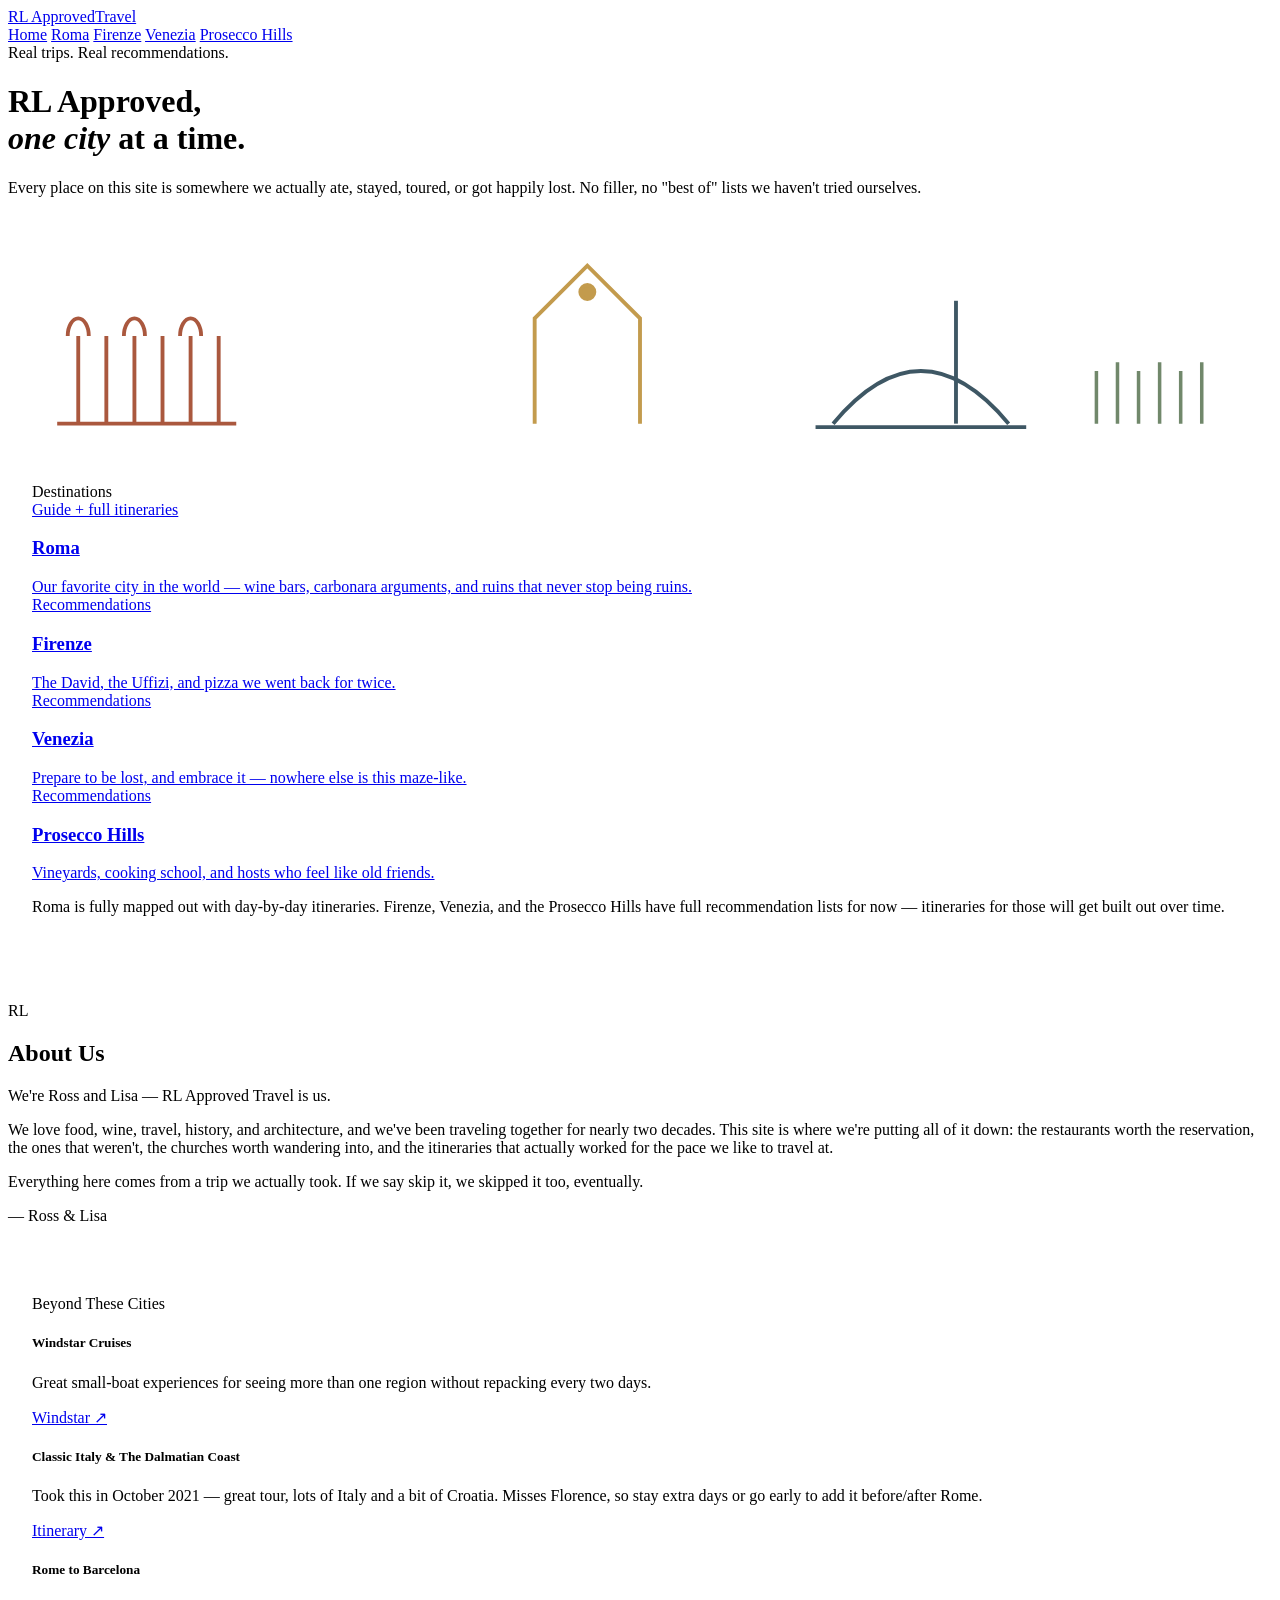
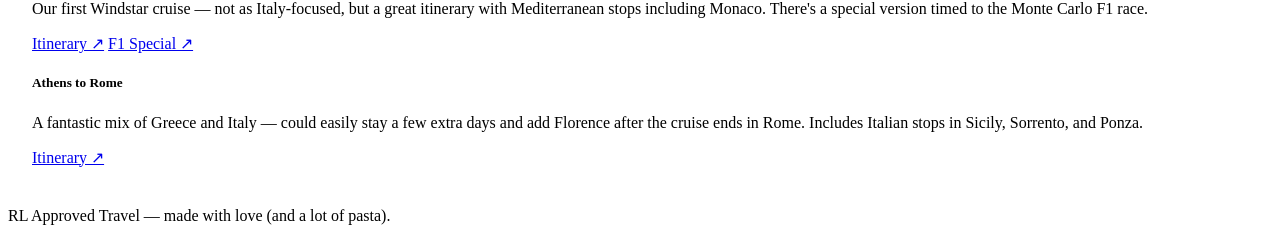
==== index.html @ 0d41b870 "Add files via upload" ====
<!DOCTYPE html>
<html lang="en">
<head>
<meta charset="UTF-8">
<meta name="viewport" content="width=device-width, initial-scale=1.0">
<title>RL Approved Travel</title>
<meta name="description" content="Real recommendations from real trips — Ross &amp; Lisa's guide to Italy.">
<link rel="preconnect" href="https://fonts.googleapis.com">
<link rel="preconnect" href="https://fonts.gstatic.com" crossorigin>
<link href="https://fonts.googleapis.com/css2?family=Fraunces:ital,opsz,wght@0,9..144,400;0,9..144,500;0,9..144,600;0,9..144,700;1,9..144,500&family=Inter:wght@400;500;600;700&family=JetBrains+Mono:wght@400;500&display=swap" rel="stylesheet">
<link rel="stylesheet" href="assets/style.css">
</head>
<body>

<nav class="nav">
  <div class="nav-inner">
    <a class="nav-brand" href="index.html"><span class="rl">RL Approved</span><span class="rest">Travel</span></a>
    <div class="nav-links">
      <a href="index.html" class="current">Home</a>
      <a href="roma.html">Roma</a>
      <a href="firenze.html">Firenze</a>
      <a href="venezia.html">Venezia</a>
      <a href="prosecco.html">Prosecco Hills</a>
    </div>
  </div>
</nav>

<header class="hero">
  <div class="hero-eyebrow">Real trips. Real recommendations.</div>
  <h1>RL Approved,<br><em>one city</em> at a time.</h1>
  <p>Every place on this site is somewhere we actually ate, stayed, toured, or got happily lost. No filler, no "best of" lists we haven't tried ourselves.</p>
  <div class="hero-map">
    <svg class="skyline" viewBox="0 0 720 140" fill="none" xmlns="http://www.w3.org/2000/svg">
      <g stroke="#9C3B1D" stroke-width="2.2" opacity="0.85">
        <path d="M40 120 V70 M56 120 V70 M72 120 V70 M88 120 V70 M104 120 V70 M120 120 V70"/>
        <path d="M34 70 a6 10 0 0 1 12 0 M66 70 a6 10 0 0 1 12 0 M98 70 a6 10 0 0 1 12 0"/>
        <path d="M28 120 H130"/>
      </g>
      <g stroke="#B98A2E" stroke-width="2.2" opacity="0.85">
        <path d="M300 120 V60 L330 30 L360 60 V120"/>
        <circle cx="330" cy="45" r="4" fill="#B98A2E"/>
      </g>
      <g stroke="#1D3A4A" stroke-width="2.2" opacity="0.85">
        <path d="M470 120 Q520 60 570 120"/>
        <path d="M460 122 H580"/>
        <path d="M540 120 V50"/>
      </g>
      <g stroke="#4E6B47" stroke-width="2" opacity="0.8">
        <path d="M620 120 V90 M632 120 V85 M644 120 V90 M656 120 V85 M668 120 V90 M680 120 V85"/>
      </g>
    </svg>
  </div>
</header>

<section class="wrap" style="padding:20px 24px 70px;">
  <div class="section-label">Destinations</div>
  <div class="dest-grid">
    <a class="dest-card roma" href="roma.html">
      <div class="tag">Guide + full itineraries</div>
      <h3>Roma</h3>
      <div class="note">Our favorite city in the world — wine bars, carbonara arguments, and ruins that never stop being ruins.</div>
    </a>
    <a class="dest-card firenze" href="firenze.html">
      <div class="tag">Recommendations</div>
      <h3>Firenze</h3>
      <div class="note">The David, the Uffizi, and pizza we went back for twice.</div>
    </a>
    <a class="dest-card venezia" href="venezia.html">
      <div class="tag">Recommendations</div>
      <h3>Venezia</h3>
      <div class="note">Prepare to be lost, and embrace it — nowhere else is this maze-like.</div>
    </a>
    <a class="dest-card prosecco" href="prosecco.html">
      <div class="tag">Recommendations</div>
      <h3>Prosecco Hills</h3>
      <div class="note">Vineyards, cooking school, and hosts who feel like old friends.</div>
    </a>
  </div>
  <p class="aside-note">Roma is fully mapped out with day-by-day itineraries. Firenze, Venezia, and the Prosecco Hills have full recommendation lists for now — itineraries for those will get built out over time.</p>
</section>

<section class="about">
  <div class="wrap about-grid">
    <div class="about-mark"><span class="initials">RL</span></div>
    <div>
      <h2>About Us</h2>
      <p>We're Ross and Lisa — RL Approved Travel is us.</p>
      <p>We love food, wine, travel, history, and architecture, and we've been traveling together for nearly two decades. This site is where we're putting all of it down: the restaurants worth the reservation, the ones that weren't, the churches worth wandering into, and the itineraries that actually worked for the pace we like to travel at.</p>
      <p>Everything here comes from a trip we actually took. If we say skip it, we skipped it too, eventually.</p>
      <div class="signoff">— Ross &amp; Lisa</div>
    </div>
  </div>
</section>

<section class="wrap" style="padding:70px 24px 40px;">
  <div class="section-label">Beyond These Cities</div>
  <div class="highlight-list">
    <div class="highlight-row">
      <h5>Windstar Cruises</h5>
      <p class="note">Great small-boat experiences for seeing more than one region without repacking every two days.</p>
      <div class="hlinks"><a href="https://www.windstarcruises.com/destinations/italy/" target="_blank" rel="noopener">Windstar ↗</a></div>
    </div>
    <div class="highlight-row">
      <h5>Classic Italy &amp; The Dalmatian Coast</h5>
      <p class="note">Took this in October 2021 — great tour, lots of Italy and a bit of Croatia. Misses Florence, so stay extra days or go early to add it before/after Rome.</p>
      <div class="hlinks"><a href="https://www.windstarcruises.com/cruise/overview/italy/venice-to-rome/classic-italy-dalmatian-coast/?pkgid=300854" target="_blank" rel="noopener">Itinerary ↗</a></div>
    </div>
    <div class="highlight-row">
      <h5>Rome to Barcelona</h5>
      <p class="note">Our first Windstar cruise — not as Italy-focused, but a great itinerary with Mediterranean stops including Monaco. There's a special version timed to the Monte Carlo F1 race.</p>
      <div class="hlinks">
        <a href="https://www.windstarcruises.com/cruise/overview/mediterranean/rome-to-barcelona/yachtsmans-harbors-of-the-rivieras/?pkgid=300858" target="_blank" rel="noopener">Itinerary ↗</a>
        <a href="https://www.windstarcruises.com/cruise/overview/themed/barcelona-to-rome/rome-prix-du-monde-of-monaco/?pkgid=331026" target="_blank" rel="noopener">F1 Special ↗</a>
      </div>
    </div>
    <div class="highlight-row">
      <h5>Athens to Rome</h5>
      <p class="note">A fantastic mix of Greece and Italy — could easily stay a few extra days and add Florence after the cruise ends in Rome. Includes Italian stops in Sicily, Sorrento, and Ponza.</p>
      <div class="hlinks"><a href="https://www.windstarcruises.com/cruise/overview/mediterranean/athens-greece-to-rome/enchanting-greece-the-amalfi-coast/?pkgid=318837" target="_blank" rel="noopener">Itinerary ↗</a></div>
    </div>
  </div>
</section>

<footer>RL Approved Travel — made with love (and a lot of pasta).</footer>
</body>
</html>
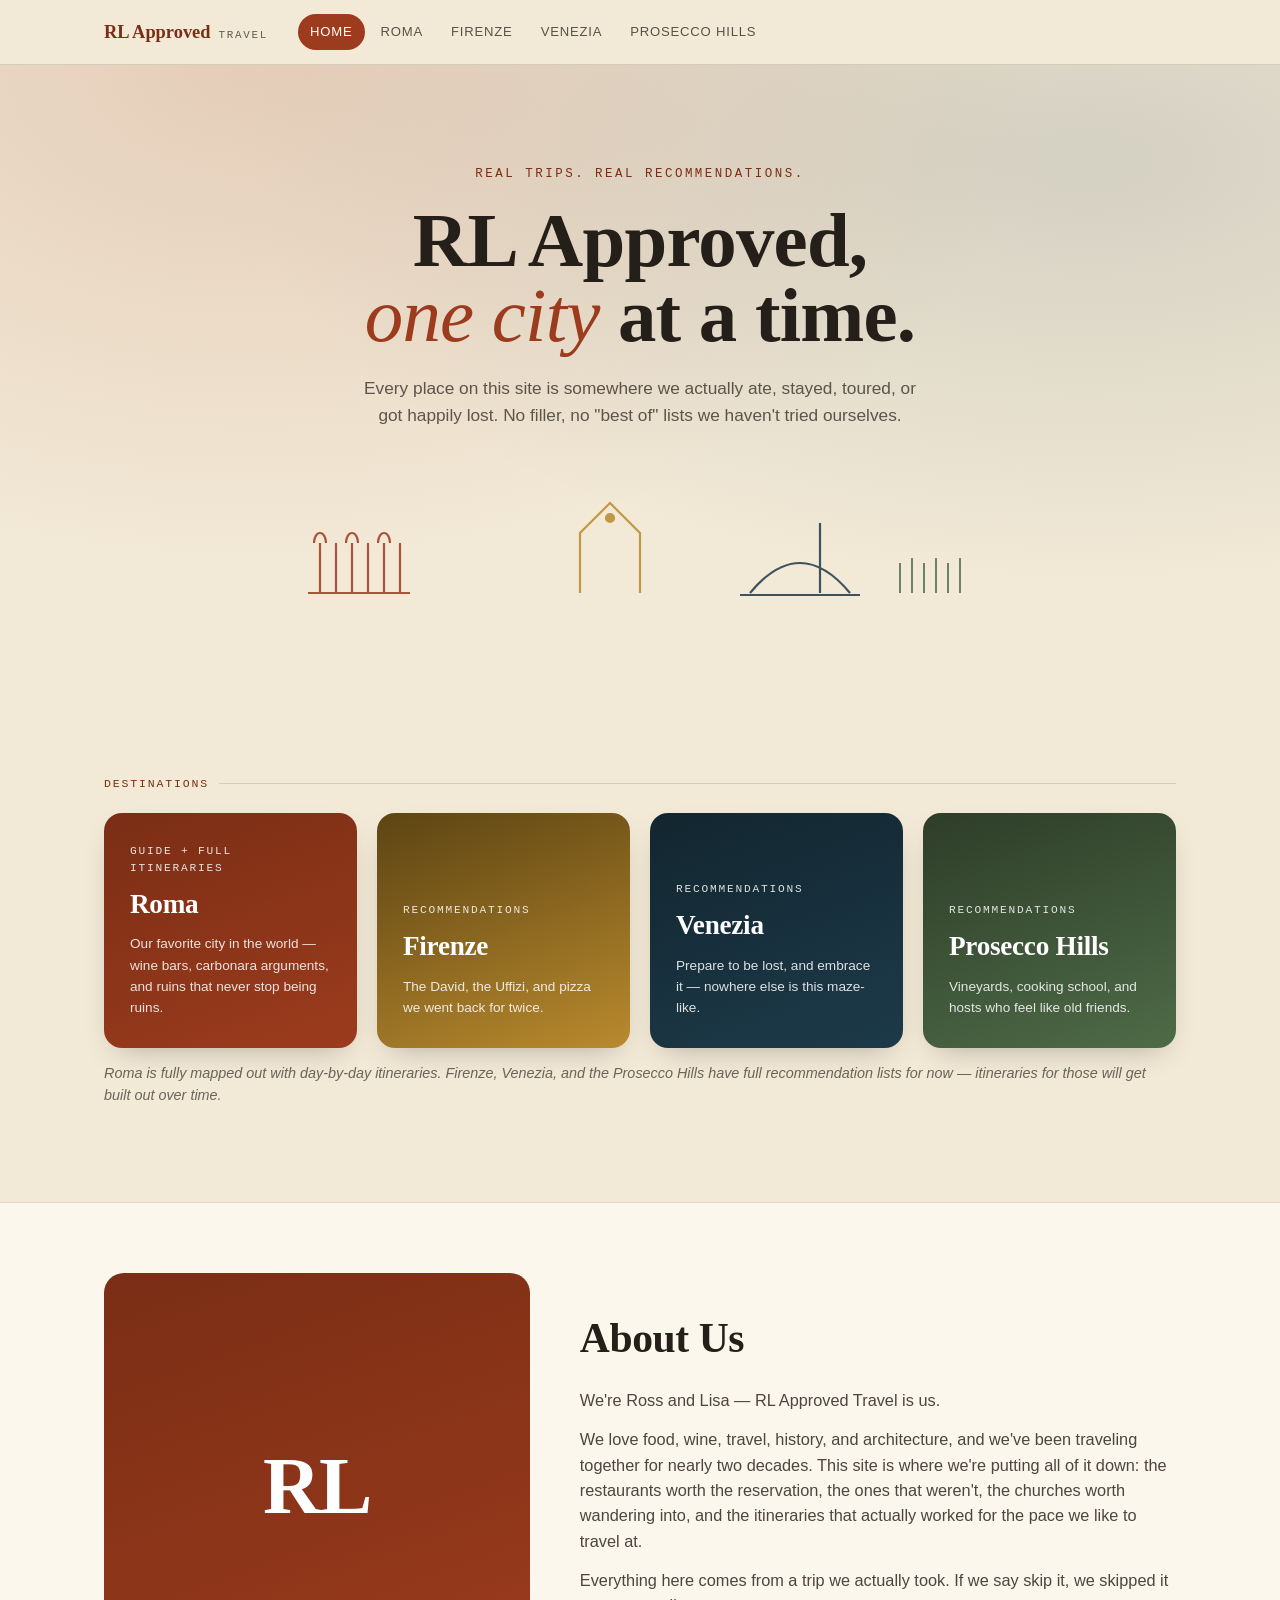
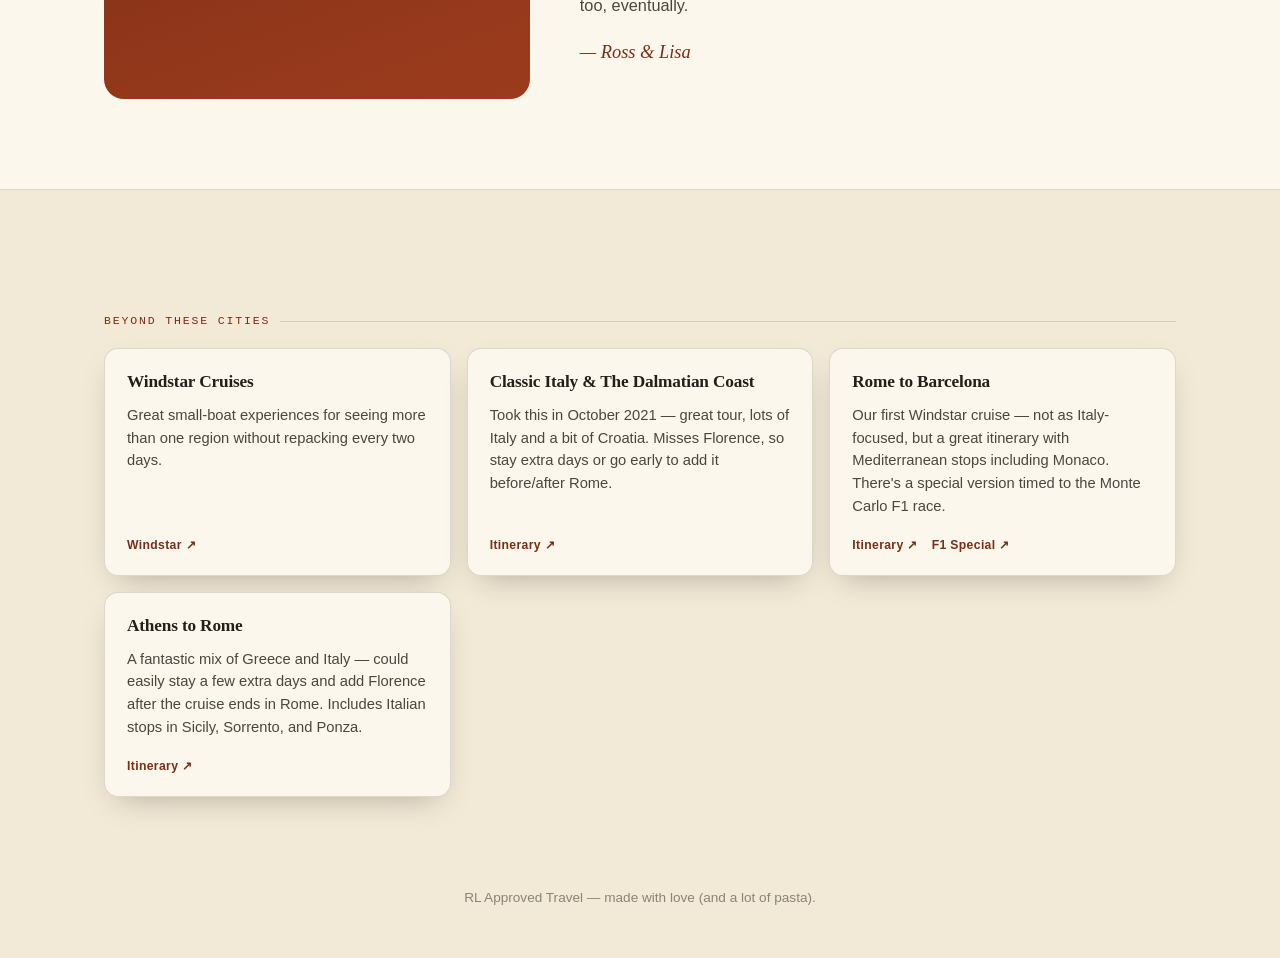
==== commit 661be3ea: "Convert lists to cards, add collapsible accordion sections, add Firenze wine section - All recommend" ====
--- a/index.html
+++ b/index.html
@@ -94,29 +94,29 @@
 
 <section class="wrap" style="padding:70px 24px 40px;">
   <div class="section-label">Beyond These Cities</div>
-  <div class="highlight-list">
-    <div class="highlight-row">
-      <h5>Windstar Cruises</h5>
-      <p class="note">Great small-boat experiences for seeing more than one region without repacking every two days.</p>
-      <div class="hlinks"><a href="https://www.windstarcruises.com/destinations/italy/" target="_blank" rel="noopener">Windstar ↗</a></div>
+  <div class="card-grid">
+    <div class="place-card">
+      <h4>Windstar Cruises</h4>
+      <p>Great small-boat experiences for seeing more than one region without repacking every two days.</p>
+      <div class="place-links"><a href="https://www.windstarcruises.com/destinations/italy/" target="_blank" rel="noopener">Windstar ↗</a></div>
     </div>
-    <div class="highlight-row">
-      <h5>Classic Italy &amp; The Dalmatian Coast</h5>
-      <p class="note">Took this in October 2021 — great tour, lots of Italy and a bit of Croatia. Misses Florence, so stay extra days or go early to add it before/after Rome.</p>
-      <div class="hlinks"><a href="https://www.windstarcruises.com/cruise/overview/italy/venice-to-rome/classic-italy-dalmatian-coast/?pkgid=300854" target="_blank" rel="noopener">Itinerary ↗</a></div>
+    <div class="place-card">
+      <h4>Classic Italy &amp; The Dalmatian Coast</h4>
+      <p>Took this in October 2021 — great tour, lots of Italy and a bit of Croatia. Misses Florence, so stay extra days or go early to add it before/after Rome.</p>
+      <div class="place-links"><a href="https://www.windstarcruises.com/cruise/overview/italy/venice-to-rome/classic-italy-dalmatian-coast/?pkgid=300854" target="_blank" rel="noopener">Itinerary ↗</a></div>
     </div>
-    <div class="highlight-row">
-      <h5>Rome to Barcelona</h5>
-      <p class="note">Our first Windstar cruise — not as Italy-focused, but a great itinerary with Mediterranean stops including Monaco. There's a special version timed to the Monte Carlo F1 race.</p>
-      <div class="hlinks">
+    <div class="place-card">
+      <h4>Rome to Barcelona</h4>
+      <p>Our first Windstar cruise — not as Italy-focused, but a great itinerary with Mediterranean stops including Monaco. There's a special version timed to the Monte Carlo F1 race.</p>
+      <div class="place-links">
         <a href="https://www.windstarcruises.com/cruise/overview/mediterranean/rome-to-barcelona/yachtsmans-harbors-of-the-rivieras/?pkgid=300858" target="_blank" rel="noopener">Itinerary ↗</a>
         <a href="https://www.windstarcruises.com/cruise/overview/themed/barcelona-to-rome/rome-prix-du-monde-of-monaco/?pkgid=331026" target="_blank" rel="noopener">F1 Special ↗</a>
       </div>
     </div>
-    <div class="highlight-row">
-      <h5>Athens to Rome</h5>
-      <p class="note">A fantastic mix of Greece and Italy — could easily stay a few extra days and add Florence after the cruise ends in Rome. Includes Italian stops in Sicily, Sorrento, and Ponza.</p>
-      <div class="hlinks"><a href="https://www.windstarcruises.com/cruise/overview/mediterranean/athens-greece-to-rome/enchanting-greece-the-amalfi-coast/?pkgid=318837" target="_blank" rel="noopener">Itinerary ↗</a></div>
+    <div class="place-card">
+      <h4>Athens to Rome</h4>
+      <p>A fantastic mix of Greece and Italy — could easily stay a few extra days and add Florence after the cruise ends in Rome. Includes Italian stops in Sicily, Sorrento, and Ponza.</p>
+      <div class="place-links"><a href="https://www.windstarcruises.com/cruise/overview/mediterranean/athens-greece-to-rome/enchanting-greece-the-amalfi-coast/?pkgid=318837" target="_blank" rel="noopener">Itinerary ↗</a></div>
     </div>
   </div>
 </section>
--- a/assets/style.css
+++ b/assets/style.css
@@ -0,0 +1,226 @@
+:root{
+  --ink:#241F19;
+  --parchment:#F2E9D6;
+  --parchment-deep:#E9DCC0;
+  --card:#FBF7EC;
+  --terracotta:#9C3B1D;
+  --terracotta-deep:#7A2E15;
+  --adriatic:#1D3A4A;
+  --adriatic-deep:#12262F;
+  --gold:#B98A2E;
+  --laurel:#4E6B47;
+  --rosso:#6E2A2A;
+  --line:rgba(36,31,25,0.14);
+  --shadow: 0 12px 30px -14px rgba(36,31,25,0.35);
+}
+*{box-sizing:border-box;}
+html{scroll-behavior:smooth;}
+@media (prefers-reduced-motion: reduce){ html{scroll-behavior:auto;} *{animation:none !important; transition:none !important;} }
+body{
+  margin:0; background:var(--parchment); color:var(--ink);
+  font-family:'Inter',sans-serif; font-size:16px; line-height:1.55;
+  -webkit-font-smoothing:antialiased;
+}
+h1,h2,h3,h4{font-family:'Fraunces',serif; margin:0; letter-spacing:-0.01em;}
+a{color:inherit;}
+.mono{font-family:'JetBrains Mono',monospace;}
+.wrap{max-width:1120px; margin:0 auto; padding:0 24px;}
+
+/* ---------- NAV ---------- */
+.nav{
+  position:sticky; top:0; z-index:50;
+  background:rgba(242,233,214,0.92); backdrop-filter:blur(8px);
+  border-bottom:1px solid var(--line);
+}
+.nav-inner{
+  max-width:1120px; margin:0 auto; padding:14px 24px;
+  display:flex; align-items:center; gap:22px; overflow-x:auto;
+}
+.nav-brand{display:flex; align-items:baseline; gap:8px; text-decoration:none; white-space:nowrap; margin-right:8px;}
+.nav-brand .rl{font-family:'Fraunces',serif; font-weight:700; font-size:1.15rem; color:var(--terracotta-deep);}
+.nav-brand .rest{font-family:'JetBrains Mono',monospace; font-size:0.68rem; letter-spacing:0.16em; text-transform:uppercase; opacity:0.7;}
+.nav-links{display:flex; gap:4px; flex-wrap:nowrap;}
+.nav-links a{
+  text-decoration:none; font-size:0.82rem; letter-spacing:0.06em; text-transform:uppercase;
+  padding:8px 12px; border-radius:999px; white-space:nowrap; color:var(--ink); opacity:0.75;
+}
+.nav-links a:hover{opacity:1; background:var(--parchment-deep);}
+.nav-links a.current{opacity:1; background:var(--terracotta); color:#fff;}
+
+/* ---------- HERO ---------- */
+.hero{
+  position:relative; padding:100px 24px 90px; text-align:center; overflow:hidden;
+  background:
+    radial-gradient(ellipse at 20% 0%, rgba(156,59,29,0.16), transparent 55%),
+    radial-gradient(ellipse at 85% 15%, rgba(29,58,74,0.14), transparent 55%),
+    var(--parchment);
+}
+.hero-eyebrow{font-family:'JetBrains Mono',monospace; font-size:0.78rem; letter-spacing:0.2em; text-transform:uppercase; color:var(--terracotta-deep); margin-bottom:18px;}
+.hero h1{font-size:clamp(2.6rem, 6vw, 5rem); font-weight:600; line-height:0.98;}
+.hero h1 em{font-style:italic; font-weight:500; color:var(--terracotta);}
+.hero p{max-width:560px; margin:22px auto 0; font-size:1.08rem; color:rgba(36,31,25,0.72);}
+.hero-map{margin-top:44px; display:flex; justify-content:center;}
+.skyline{width:min(720px,100%); height:auto;}
+
+/* small page hero (destination pages) */
+.page-hero{padding:70px 24px 44px; text-align:left;}
+.page-hero .wrap{max-width:1120px;}
+.page-hero .hero-eyebrow{margin-bottom:14px;}
+.page-hero h1{font-size:clamp(2.4rem,5vw,4rem);}
+.page-hero p{margin:16px 0 0; max-width:640px; font-size:1.05rem; color:rgba(36,31,25,0.72);}
+
+/* ---------- ABOUT ---------- */
+.about{padding:70px 0 90px; background:var(--card); border-top:1px solid var(--line); border-bottom:1px solid var(--line);}
+.about-grid{display:grid; grid-template-columns:1fr 1.4fr; gap:50px; align-items:center;}
+.about-mark{
+  width:100%; aspect-ratio:1; border-radius:20px; background:linear-gradient(160deg,var(--terracotta-deep),var(--terracotta));
+  display:flex; align-items:center; justify-content:center; color:#fff; position:relative; overflow:hidden;
+}
+.about-mark .initials{font-family:'Fraunces',serif; font-size:5rem; font-weight:700; letter-spacing:-0.02em;}
+.about h2{font-size:clamp(1.9rem,3.6vw,2.6rem); margin-bottom:18px;}
+.about p{font-size:1.02rem; color:rgba(36,31,25,0.82); margin:0 0 14px;}
+.about .signoff{font-family:'Fraunces',serif; font-style:italic; font-size:1.15rem; color:var(--terracotta-deep); margin-top:20px;}
+@media (max-width:760px){ .about-grid{grid-template-columns:1fr;} .about-mark{max-width:220px; margin:0 auto;} }
+
+/* ---------- REGION LANDING CARDS (index page) ---------- */
+.dest-grid{display:grid; grid-template-columns:repeat(auto-fit,minmax(240px,1fr)); gap:20px; margin-top:20px;}
+.dest-card{
+  position:relative; border-radius:18px; padding:30px 26px; color:#fff; text-decoration:none;
+  min-height:200px; display:flex; flex-direction:column; justify-content:flex-end; overflow:hidden; box-shadow:var(--shadow);
+}
+.dest-card .tag{font-family:'JetBrains Mono',monospace; font-size:0.7rem; letter-spacing:0.16em; text-transform:uppercase; opacity:0.85;}
+.dest-card h3{font-size:1.7rem; margin-top:6px;}
+.dest-card .note{font-size:0.85rem; opacity:0.85; margin-top:8px;}
+.dest-card.roma{background:linear-gradient(160deg,var(--terracotta-deep),var(--terracotta));}
+.dest-card.firenze{background:linear-gradient(160deg,#5c4413,var(--gold));}
+.dest-card.venezia{background:linear-gradient(160deg,var(--adriatic-deep),var(--adriatic));}
+.dest-card.prosecco{background:linear-gradient(160deg,#2e3d29,var(--laurel));}
+.dest-card:hover{transform:translateY(-2px); transition:transform 0.15s ease;}
+
+/* ---------- REGION BAND (destination pages) ---------- */
+.region-band{padding:70px 24px 56px; color:#fff; position:relative; overflow:hidden;}
+.region-band .wrap{position:relative; z-index:2;}
+[data-theme="roma"] .region-band{background:linear-gradient(160deg,var(--terracotta-deep),var(--terracotta));}
+[data-theme="firenze"] .region-band{background:linear-gradient(160deg,#5c4413,var(--gold));}
+[data-theme="venezia"] .region-band{background:linear-gradient(160deg,var(--adriatic-deep),var(--adriatic));}
+[data-theme="prosecco"] .region-band{background:linear-gradient(160deg,#2e3d29,var(--laurel));}
+.region-tag{font-family:'JetBrains Mono',monospace; font-size:0.75rem; letter-spacing:0.18em; text-transform:uppercase; opacity:0.85;}
+.region-title{font-size:clamp(2.1rem,4.4vw,3.4rem); font-weight:600; margin-top:10px;}
+.region-sub{max-width:620px; margin-top:14px; opacity:0.92; font-size:1.02rem;}
+
+.section-label{
+  font-family:'JetBrains Mono',monospace; font-size:0.72rem; letter-spacing:0.16em; text-transform:uppercase;
+  color:var(--terracotta-deep); margin:52px 0 18px; display:flex; align-items:center; gap:10px;
+}
+[data-theme="firenze"] .section-label{color:#7a5c17;}
+[data-theme="venezia"] .section-label{color:var(--adriatic);}
+[data-theme="prosecco"] .section-label{color:var(--laurel);}
+.section-label::after{content:""; flex:1; height:1px; background:var(--line); order:2;}
+.section-label .chevron{order:3; margin-left:4px; font-size:0.8em;}
+
+.card-grid{display:grid; grid-template-columns:repeat(auto-fill,minmax(280px,1fr)); gap:16px;}
+.place-card{
+  background:var(--card); border:1px solid var(--line); border-radius:14px; padding:20px 22px;
+  box-shadow:var(--shadow); display:flex; flex-direction:column; gap:8px;
+}
+.place-card h4{font-size:1.08rem; font-weight:600;}
+.place-card .addr{font-size:0.78rem; color:rgba(36,31,25,0.55);}
+.place-card p{margin:0; font-size:0.92rem; color:rgba(36,31,25,0.82);}
+.place-links{margin-top:auto; padding-top:10px; display:flex; gap:14px; flex-wrap:wrap;}
+.place-links a{
+  font-size:0.76rem; text-decoration:none; font-weight:600; letter-spacing:0.03em;
+  color:var(--terracotta-deep); display:inline-flex; align-items:center; gap:5px;
+}
+[data-theme="firenze"] .place-links a{color:#7a5c17;}
+[data-theme="venezia"] .place-links a{color:var(--adriatic);}
+[data-theme="prosecco"] .place-links a{color:var(--laurel);}
+.place-links a:hover{text-decoration:underline;}
+
+.pick{position:relative;}
+.pick::before{
+  content:"favorite"; position:absolute; top:-11px; left:18px; background:var(--terracotta);
+  color:#fff; font-family:'JetBrains Mono',monospace; font-size:0.62rem; letter-spacing:0.1em;
+  text-transform:uppercase; padding:3px 9px; border-radius:999px;
+}
+[data-theme="firenze"] .pick::before{background:var(--gold);}
+[data-theme="venezia"] .pick::before{background:var(--adriatic);}
+[data-theme="prosecco"] .pick::before{background:var(--laurel);}
+
+.aside-note{font-size:0.9rem; color:rgba(36,31,25,0.65); margin:14px 0 26px; font-style:italic;}
+
+/* ---------- ACCORDION ---------- */
+.chevron{display:inline-block; transition:transform 0.2s ease;}
+details[open] .chevron{transform:rotate(180deg);}
+
+.accordion{border-bottom:1px solid var(--line);}
+.accordion > summary{cursor:pointer; list-style:none;}
+.accordion > summary::-webkit-details-marker{display:none;}
+.accordion > summary::marker{content:"";}
+details.accordion > summary.section-label{margin:0; padding:44px 0 18px;}
+.accordion-body{padding-bottom:44px;}
+
+/* ---------- ITINERARIES (Roma page) ---------- */
+.itin-section{background:var(--ink); color:var(--parchment); padding-top:80px; padding-bottom:80px;}
+.itin-section[open]{padding-bottom:100px;}
+.itin-section > summary{cursor:pointer; list-style:none;}
+.itin-section > summary::-webkit-details-marker{display:none;}
+.itin-section > summary::marker{content:"";}
+.itin-section .region-title{display:flex; align-items:center; gap:16px;}
+.itin-section .chevron{font-size:1.4rem; font-family:'JetBrains Mono',monospace;}
+.itin-section .region-tag{color:rgba(242,233,214,0.6);}
+.itin-section .region-title{color:#fff;}
+.itin-section .region-sub{color:rgba(242,233,214,0.75);}
+.itin-body > .wrap{padding-top:0;}
+
+.day-tabs{display:flex; gap:10px; margin:40px 0 36px; flex-wrap:wrap;}
+.day-tab{
+  font-family:'JetBrains Mono',monospace; font-size:0.85rem; letter-spacing:0.05em;
+  background:transparent; border:1px solid rgba(242,233,214,0.35); color:var(--parchment);
+  padding:10px 20px; border-radius:999px; cursor:pointer;
+}
+.day-tab.active{background:var(--terracotta); border-color:var(--terracotta); color:#fff;}
+.itin-plan{display:none;}
+.itin-plan.active{display:block;}
+
+.ticket{
+  background:var(--card); color:var(--ink); border-radius:16px; margin-bottom:26px;
+  display:grid; grid-template-columns:120px 1fr; overflow:hidden; box-shadow:var(--shadow);
+  position:relative;
+}
+.ticket::before{
+  content:""; position:absolute; left:120px; top:0; bottom:0; width:0;
+  border-left:2px dashed rgba(36,31,25,0.25); transform:translateX(-1px);
+}
+.ticket-stub{
+  background:var(--terracotta-deep); color:#fff; padding:22px 16px;
+  display:flex; flex-direction:column; align-items:center; justify-content:center; gap:6px;
+  text-align:center;
+}
+.ticket-stub .day-num{font-family:'Fraunces',serif; font-size:2.2rem; font-weight:600; line-height:1;}
+.ticket-stub .day-code{font-family:'JetBrains Mono',monospace; font-size:0.68rem; letter-spacing:0.15em; opacity:0.8;}
+.ticket-body{padding:22px 26px 20px;}
+.ticket-body h4{font-size:1.25rem; font-weight:600; margin-bottom:4px;}
+.ticket-body .day-theme{font-size:0.8rem; color:rgba(36,31,25,0.55); font-family:'JetBrains Mono',monospace; letter-spacing:0.04em; margin-bottom:16px;}
+
+.slot{display:grid; grid-template-columns:96px 1fr; gap:14px; padding:11px 0; border-top:1px solid var(--line);}
+.slot:first-of-type{border-top:none;}
+.slot-time{font-family:'JetBrains Mono',monospace; font-size:0.72rem; letter-spacing:0.06em; text-transform:uppercase; color:var(--terracotta-deep); padding-top:2px;}
+.slot-content b{font-weight:600;}
+.slot-content p{margin:3px 0 0; font-size:0.9rem; color:rgba(36,31,25,0.78);}
+.slot.meal .slot-time{color:var(--laurel);}
+.slot.break .slot-time{color:var(--gold);}
+
+@media (max-width:640px){
+  .ticket{grid-template-columns:1fr;}
+  .ticket::before{display:none;}
+  .ticket-stub{flex-direction:row; justify-content:flex-start; gap:12px; padding:14px 20px;}
+  .slot{grid-template-columns:80px 1fr;}
+}
+
+.optional-box{ margin-top:34px; border:1px solid rgba(242,233,214,0.25); border-radius:14px; padding:22px 26px; }
+.optional-box h5{font-family:'JetBrains Mono',monospace; font-size:0.78rem; letter-spacing:0.1em; text-transform:uppercase; color:var(--gold); margin-bottom:12px;}
+.optional-box p{margin:0 0 12px; font-size:0.92rem; color:rgba(242,233,214,0.82);}
+.optional-box a{color:#fff; font-weight:600; text-decoration:underline;}
+
+footer{padding:50px 24px; text-align:center; font-size:0.85rem; color:rgba(36,31,25,0.5);}
+footer a{color:var(--terracotta-deep); text-decoration:none; font-weight:600;}
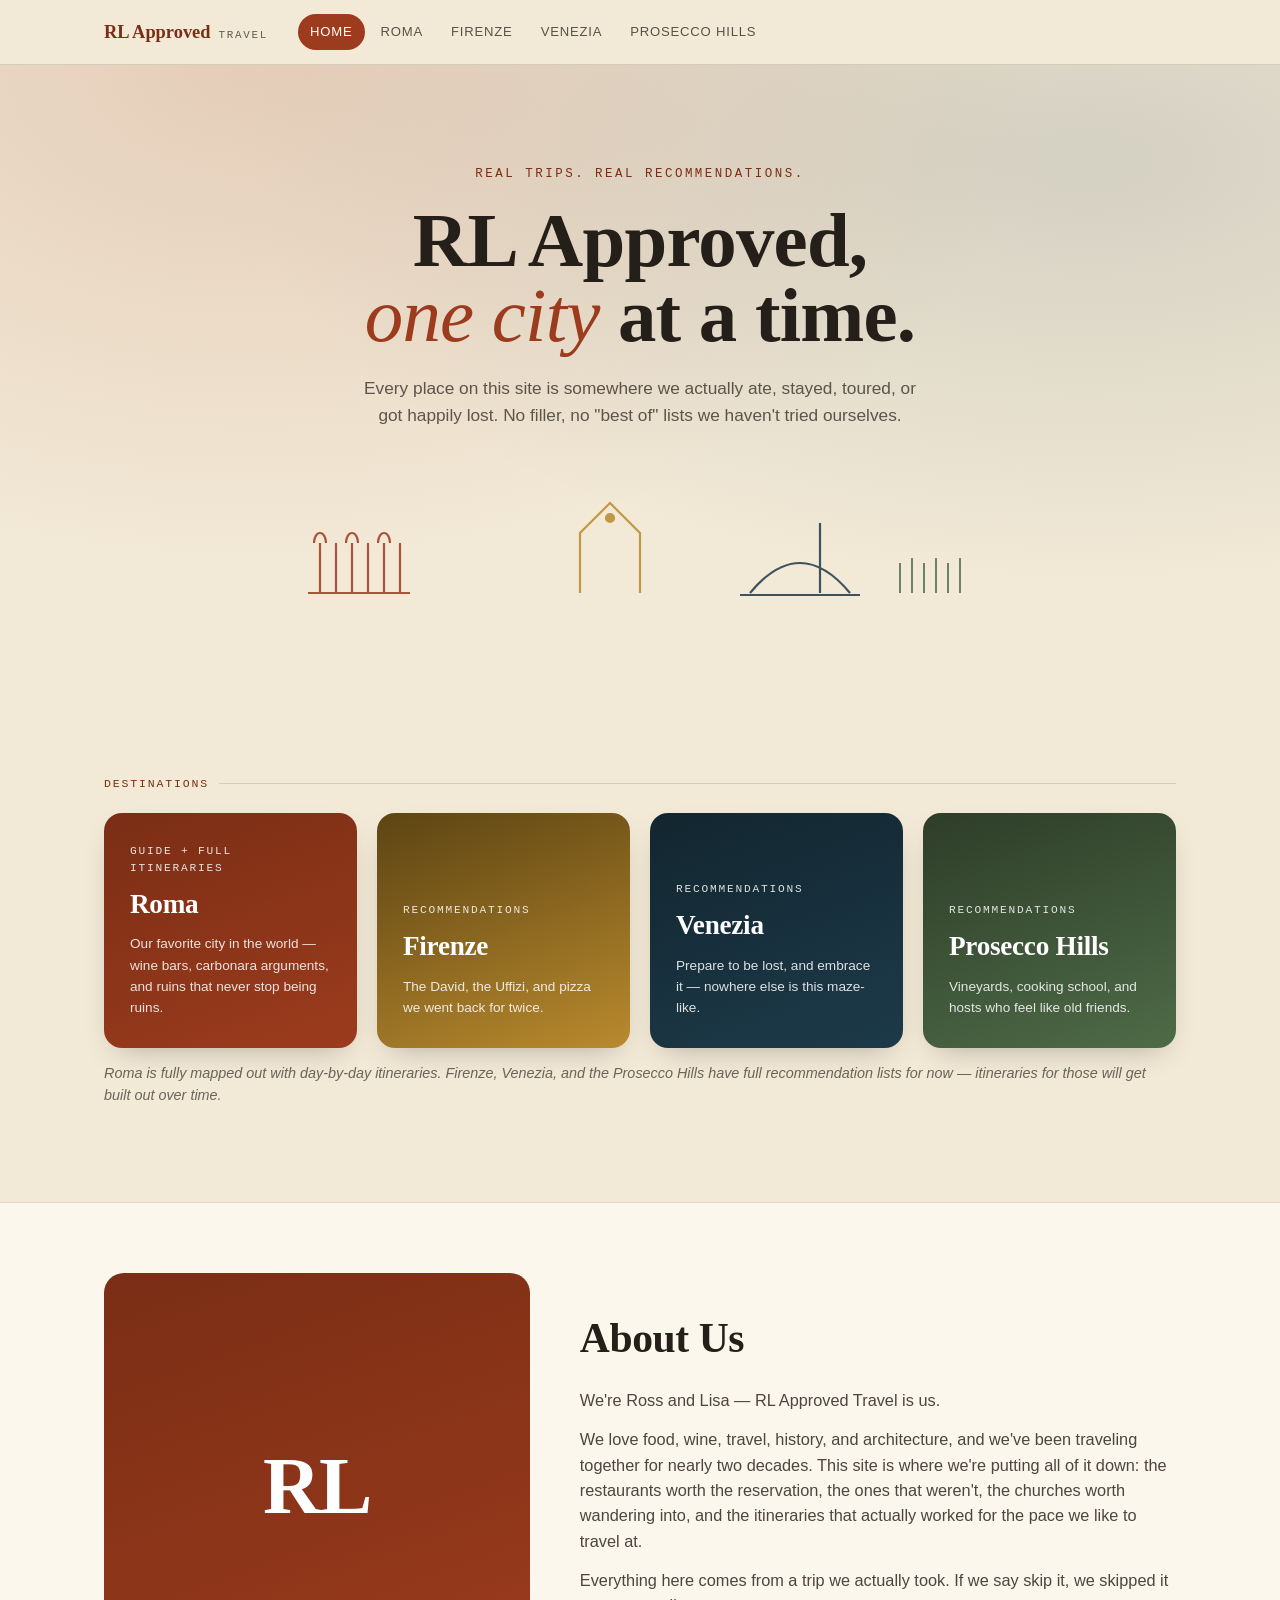
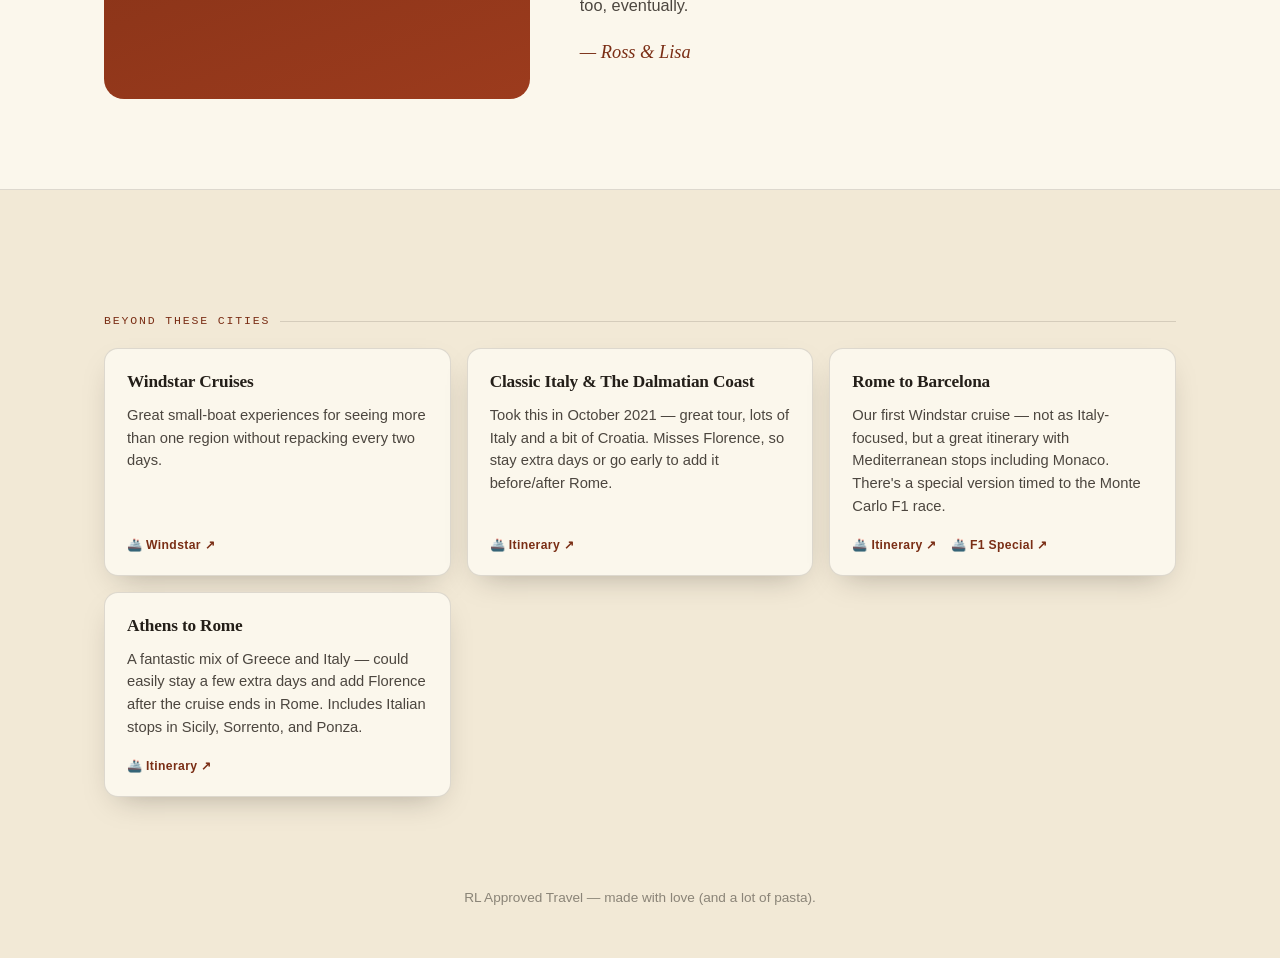
==== commit c2789d40: "Add favorite badges, new map links, and consistent link emojis - Roma: favorite badge on Trevi Fount" ====
--- a/index.html
+++ b/index.html
@@ -98,25 +98,25 @@
     <div class="place-card">
       <h4>Windstar Cruises</h4>
       <p>Great small-boat experiences for seeing more than one region without repacking every two days.</p>
-      <div class="place-links"><a href="https://www.windstarcruises.com/destinations/italy/" target="_blank" rel="noopener">Windstar ↗</a></div>
+      <div class="place-links"><a href="https://www.windstarcruises.com/destinations/italy/" target="_blank" rel="noopener">🚢 Windstar ↗</a></div>
     </div>
     <div class="place-card">
       <h4>Classic Italy &amp; The Dalmatian Coast</h4>
       <p>Took this in October 2021 — great tour, lots of Italy and a bit of Croatia. Misses Florence, so stay extra days or go early to add it before/after Rome.</p>
-      <div class="place-links"><a href="https://www.windstarcruises.com/cruise/overview/italy/venice-to-rome/classic-italy-dalmatian-coast/?pkgid=300854" target="_blank" rel="noopener">Itinerary ↗</a></div>
+      <div class="place-links"><a href="https://www.windstarcruises.com/cruise/overview/italy/venice-to-rome/classic-italy-dalmatian-coast/?pkgid=300854" target="_blank" rel="noopener">🚢 Itinerary ↗</a></div>
     </div>
     <div class="place-card">
       <h4>Rome to Barcelona</h4>
       <p>Our first Windstar cruise — not as Italy-focused, but a great itinerary with Mediterranean stops including Monaco. There's a special version timed to the Monte Carlo F1 race.</p>
       <div class="place-links">
-        <a href="https://www.windstarcruises.com/cruise/overview/mediterranean/rome-to-barcelona/yachtsmans-harbors-of-the-rivieras/?pkgid=300858" target="_blank" rel="noopener">Itinerary ↗</a>
-        <a href="https://www.windstarcruises.com/cruise/overview/themed/barcelona-to-rome/rome-prix-du-monde-of-monaco/?pkgid=331026" target="_blank" rel="noopener">F1 Special ↗</a>
+        <a href="https://www.windstarcruises.com/cruise/overview/mediterranean/rome-to-barcelona/yachtsmans-harbors-of-the-rivieras/?pkgid=300858" target="_blank" rel="noopener">🚢 Itinerary ↗</a>
+        <a href="https://www.windstarcruises.com/cruise/overview/themed/barcelona-to-rome/rome-prix-du-monde-of-monaco/?pkgid=331026" target="_blank" rel="noopener">🚢 F1 Special ↗</a>
       </div>
     </div>
     <div class="place-card">
       <h4>Athens to Rome</h4>
       <p>A fantastic mix of Greece and Italy — could easily stay a few extra days and add Florence after the cruise ends in Rome. Includes Italian stops in Sicily, Sorrento, and Ponza.</p>
-      <div class="place-links"><a href="https://www.windstarcruises.com/cruise/overview/mediterranean/athens-greece-to-rome/enchanting-greece-the-amalfi-coast/?pkgid=318837" target="_blank" rel="noopener">Itinerary ↗</a></div>
+      <div class="place-links"><a href="https://www.windstarcruises.com/cruise/overview/mediterranean/athens-greece-to-rome/enchanting-greece-the-amalfi-coast/?pkgid=318837" target="_blank" rel="noopener">🚢 Itinerary ↗</a></div>
     </div>
   </div>
 </section>
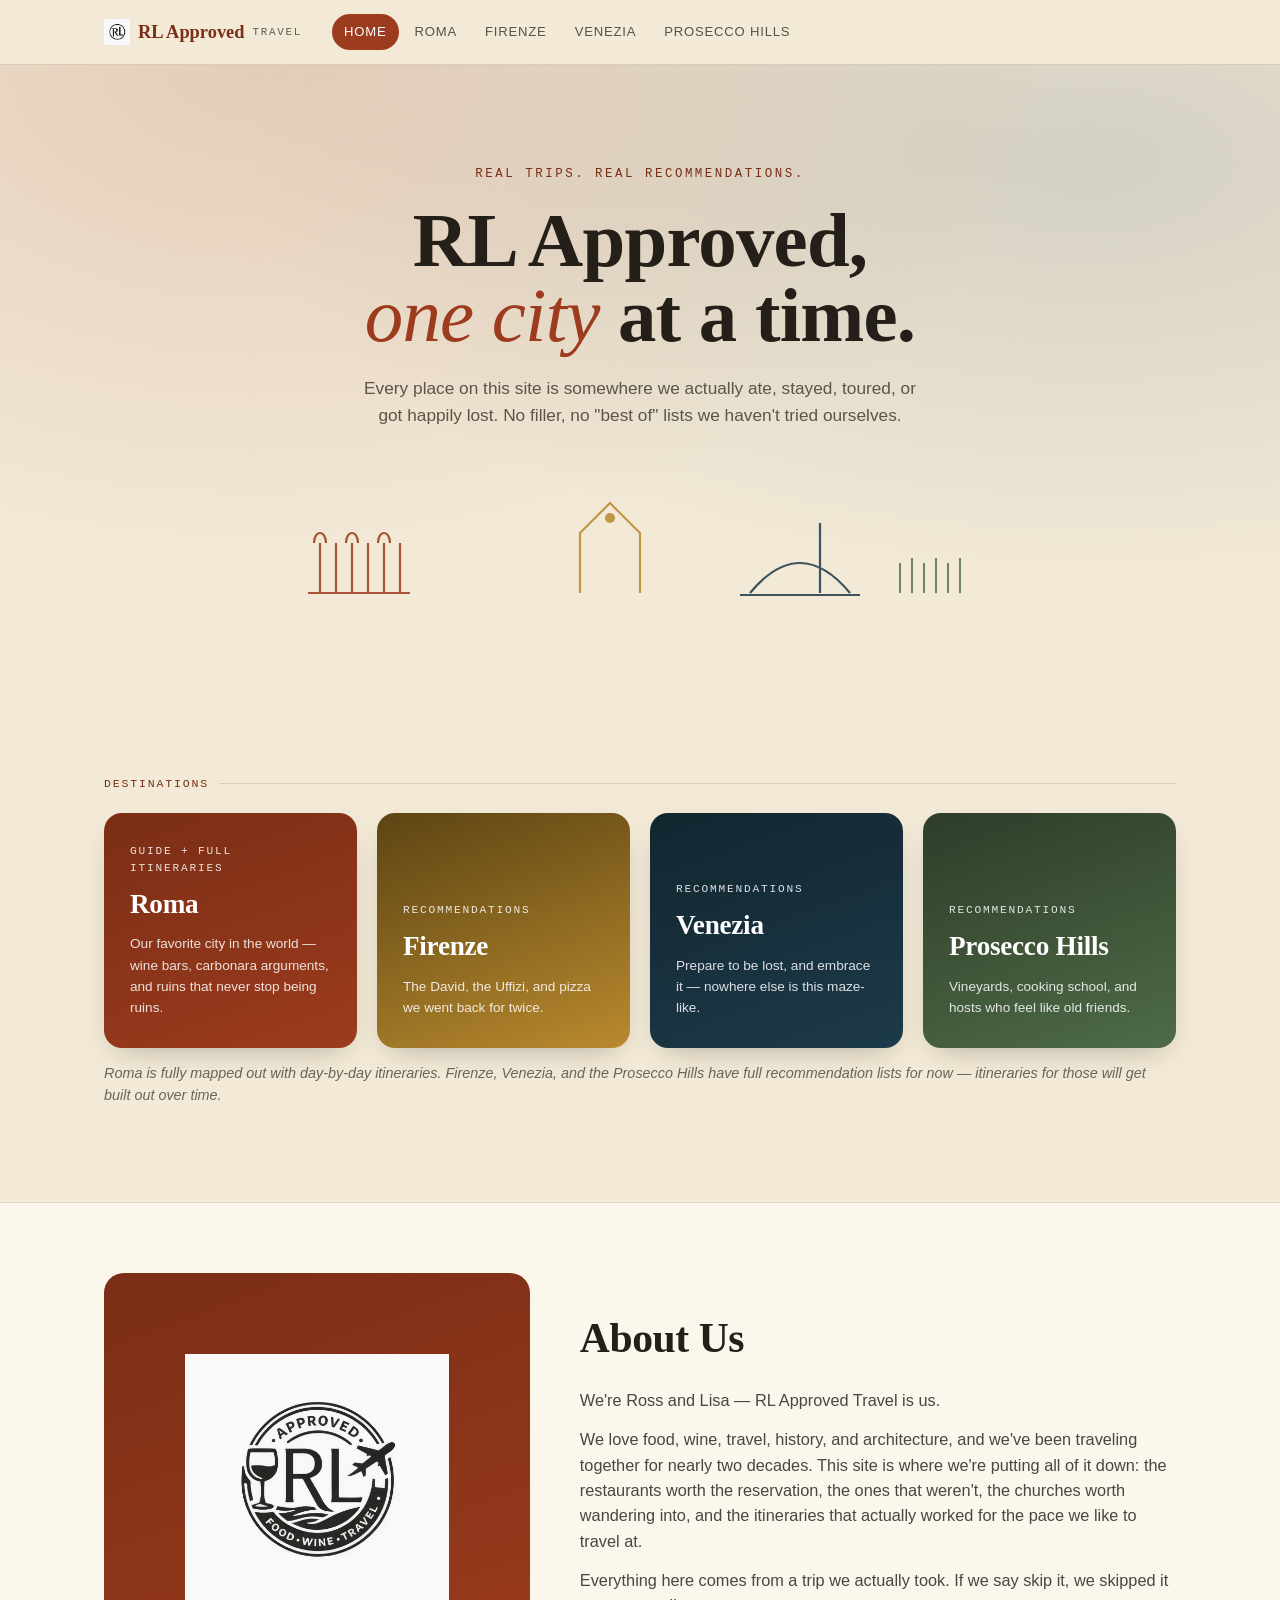
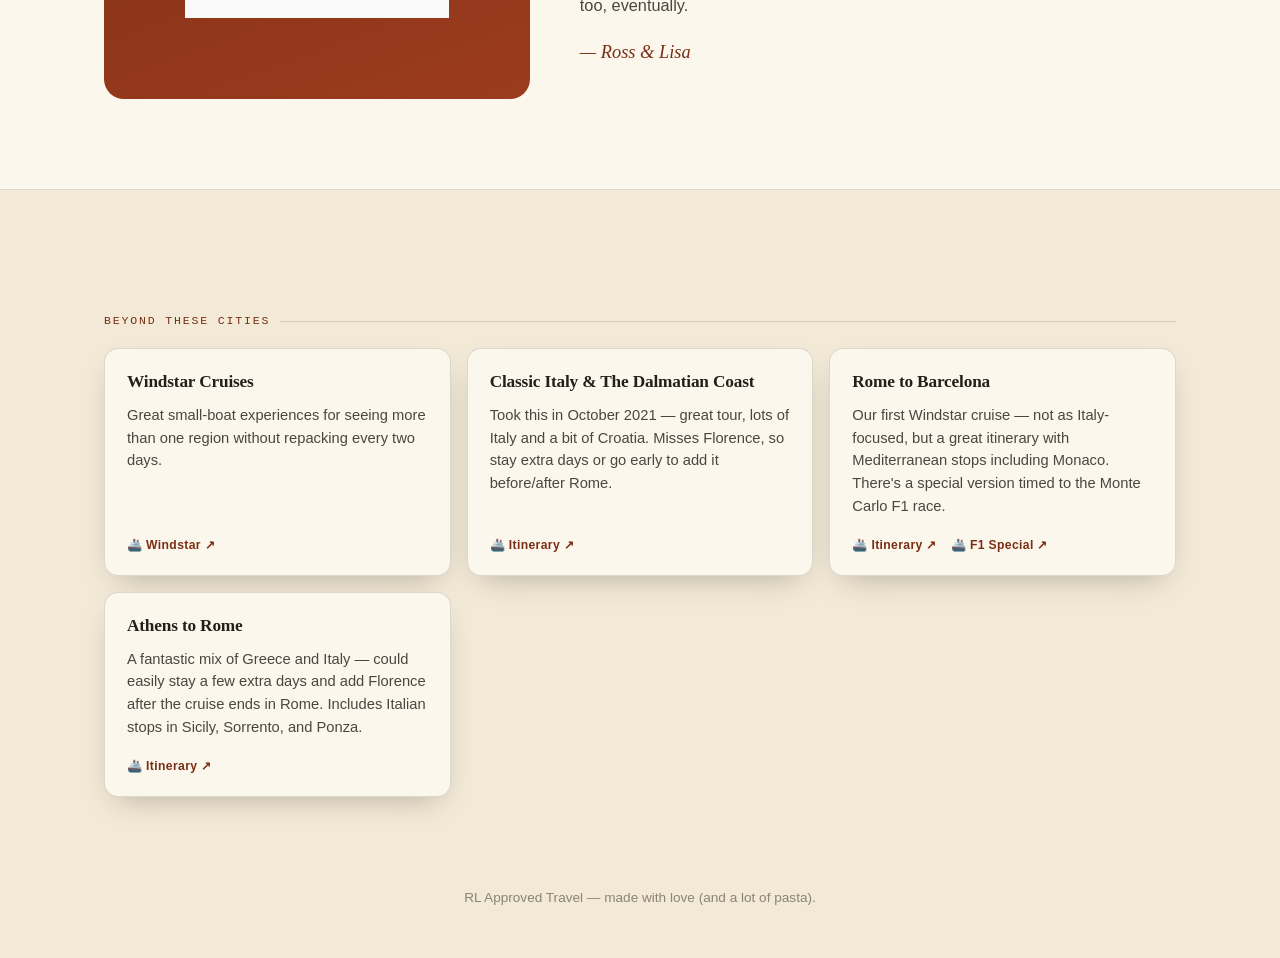
==== commit 848d3279: "Add RL Approved icon to nav and logo to About Us section" ====
--- a/index.html
+++ b/index.html
@@ -14,7 +14,7 @@
 
 <nav class="nav">
   <div class="nav-inner">
-    <a class="nav-brand" href="index.html"><span class="rl">RL Approved</span><span class="rest">Travel</span></a>
+    <a class="nav-brand" href="index.html"><img src="assets/rl-approved-icon.png" alt="" class="nav-icon"><span class="rl">RL Approved</span><span class="rest">Travel</span></a>
     <div class="nav-links">
       <a href="index.html" class="current">Home</a>
       <a href="roma.html">Roma</a>
@@ -81,7 +81,7 @@
 
 <section class="about">
   <div class="wrap about-grid">
-    <div class="about-mark"><span class="initials">RL</span></div>
+    <div class="about-mark"><img src="assets/rl-approved-logo.png" alt="RL Approved seal"></div>
     <div>
       <h2>About Us</h2>
       <p>We're Ross and Lisa — RL Approved Travel is us.</p>
--- a/assets/style.css
+++ b/assets/style.css
@@ -36,7 +36,8 @@
   max-width:1120px; margin:0 auto; padding:14px 24px;
   display:flex; align-items:center; gap:22px; overflow-x:auto;
 }
-.nav-brand{display:flex; align-items:baseline; gap:8px; text-decoration:none; white-space:nowrap; margin-right:8px;}
+.nav-brand{display:flex; align-items:center; gap:8px; text-decoration:none; white-space:nowrap; margin-right:8px;}
+.nav-icon{width:26px; height:26px; object-fit:contain; flex:none;}
 .nav-brand .rl{font-family:'Fraunces',serif; font-weight:700; font-size:1.15rem; color:var(--terracotta-deep);}
 .nav-brand .rest{font-family:'JetBrains Mono',monospace; font-size:0.68rem; letter-spacing:0.16em; text-transform:uppercase; opacity:0.7;}
 .nav-links{display:flex; gap:4px; flex-wrap:nowrap;}
@@ -77,6 +78,7 @@
   display:flex; align-items:center; justify-content:center; color:#fff; position:relative; overflow:hidden;
 }
 .about-mark .initials{font-family:'Fraunces',serif; font-size:5rem; font-weight:700; letter-spacing:-0.02em;}
+.about-mark img{width:62%; height:62%; object-fit:contain;}
 .about h2{font-size:clamp(1.9rem,3.6vw,2.6rem); margin-bottom:18px;}
 .about p{font-size:1.02rem; color:rgba(36,31,25,0.82); margin:0 0 14px;}
 .about .signoff{font-family:'Fraunces',serif; font-style:italic; font-size:1.15rem; color:var(--terracotta-deep); margin-top:20px;}
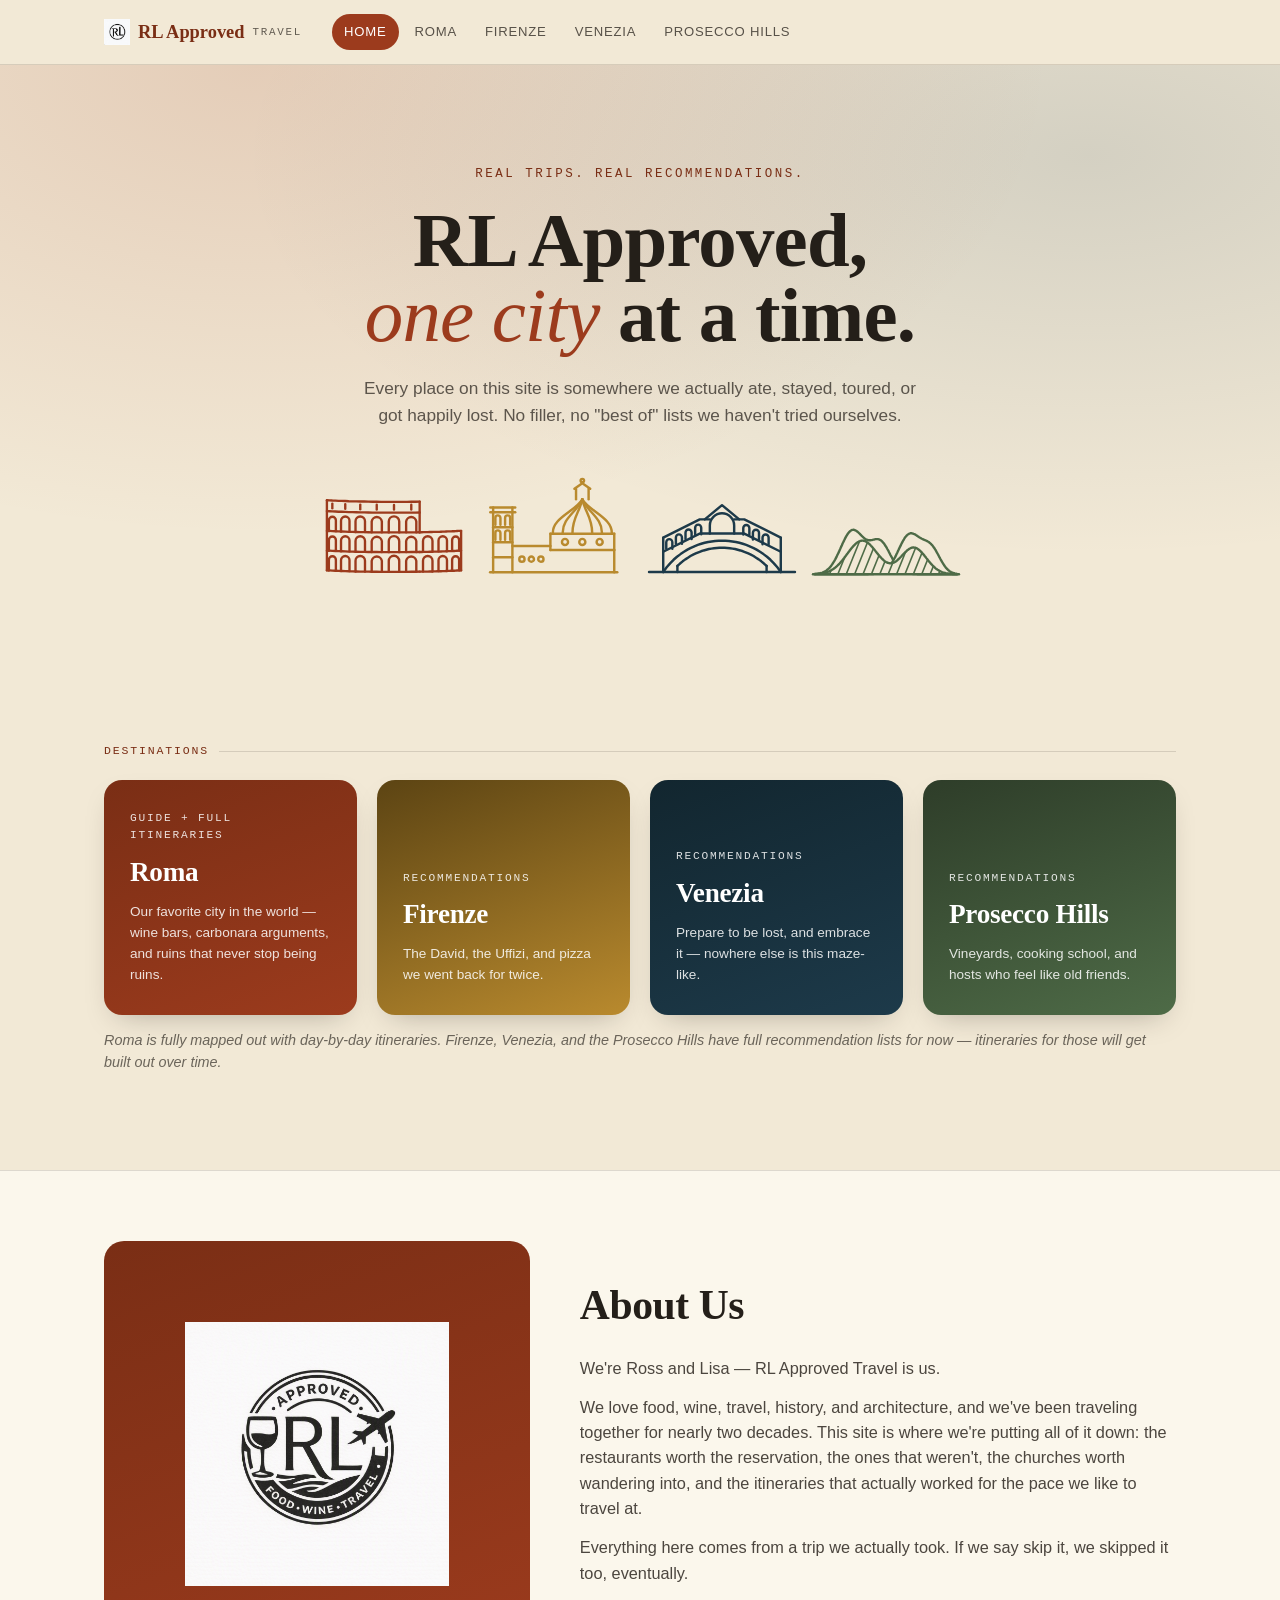
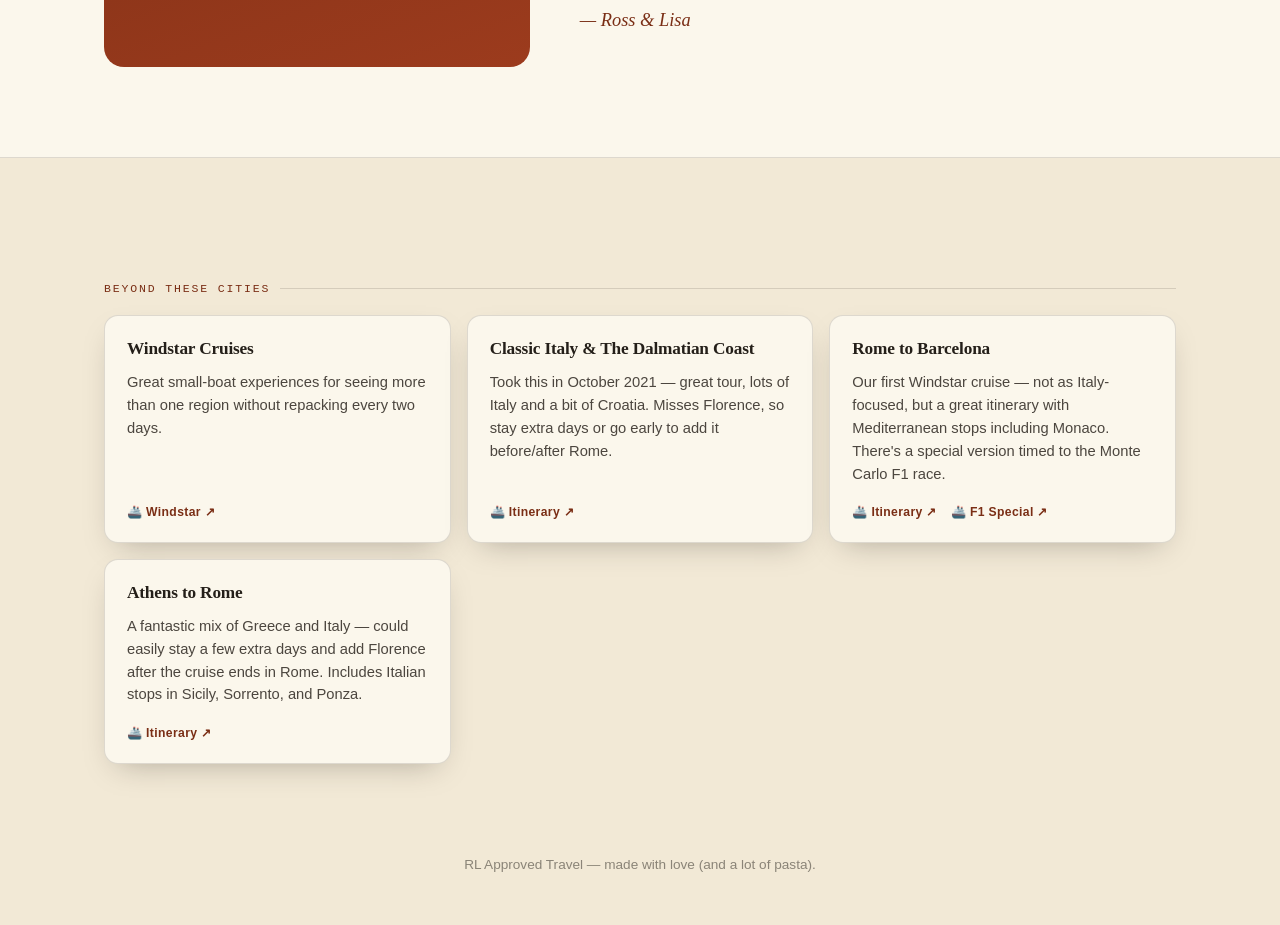
==== commit db39ffe3: "Replace hero skyline with inline destination glyphs Swaps the four hand-drawn hero shapes for new cu" ====
--- a/index.html
+++ b/index.html
@@ -8,6 +8,7 @@
 <link rel="preconnect" href="https://fonts.googleapis.com">
 <link rel="preconnect" href="https://fonts.gstatic.com" crossorigin>
 <link href="https://fonts.googleapis.com/css2?family=Fraunces:ital,opsz,wght@0,9..144,400;0,9..144,500;0,9..144,600;0,9..144,700;1,9..144,500&family=Inter:wght@400;500;600;700&family=JetBrains+Mono:wght@400;500&display=swap" rel="stylesheet">
+<link rel="icon" href="assets/rl-approved-icon.png" type="image/png">
 <link rel="stylesheet" href="assets/style.css">
 </head>
 <body>
@@ -30,25 +31,18 @@
   <h1>RL Approved,<br><em>one city</em> at a time.</h1>
   <p>Every place on this site is somewhere we actually ate, stayed, toured, or got happily lost. No filler, no "best of" lists we haven't tried ourselves.</p>
   <div class="hero-map">
-    <svg class="skyline" viewBox="0 0 720 140" fill="none" xmlns="http://www.w3.org/2000/svg">
-      <g stroke="#9C3B1D" stroke-width="2.2" opacity="0.85">
-        <path d="M40 120 V70 M56 120 V70 M72 120 V70 M88 120 V70 M104 120 V70 M120 120 V70"/>
-        <path d="M34 70 a6 10 0 0 1 12 0 M66 70 a6 10 0 0 1 12 0 M98 70 a6 10 0 0 1 12 0"/>
-        <path d="M28 120 H130"/>
-      </g>
-      <g stroke="#B98A2E" stroke-width="2.2" opacity="0.85">
-        <path d="M300 120 V60 L330 30 L360 60 V120"/>
-        <circle cx="330" cy="45" r="4" fill="#B98A2E"/>
-      </g>
-      <g stroke="#1D3A4A" stroke-width="2.2" opacity="0.85">
-        <path d="M470 120 Q520 60 570 120"/>
-        <path d="M460 122 H580"/>
-        <path d="M540 120 V50"/>
-      </g>
-      <g stroke="#4E6B47" stroke-width="2" opacity="0.8">
-        <path d="M620 120 V90 M632 120 V85 M644 120 V90 M656 120 V85 M668 120 V90 M680 120 V85"/>
-      </g>
-    </svg>
+    <div class="hero-glyph roma">
+      <svg viewBox="4 20 152 92" xmlns="http://www.w3.org/2000/svg" fill="none" role="img" aria-labelledby="glyph-roma-title"><title id="glyph-roma-title">Colosseum, Rome</title><g stroke="currentColor" stroke-width="2.4" stroke-linecap="round" stroke-linejoin="round"><path d="M 12.0 102.4 L 14.7 102.5 L 17.5 102.7 L 20.6 102.8 L 23.8 103.0 L 27.1 103.1 L 30.6 103.2 L 34.2 103.4 L 38.0 103.5 L 41.8 103.6 L 45.8 103.7 L 49.9 103.7 L 54.0 103.8 L 58.2 103.9 L 62.5 103.9 L 66.9 104.0 L 71.2 104.0 L 75.6 104.0 L 80.0 104.0 L 84.4 104.0 L 88.8 104.0 L 93.1 104.0 L 97.5 103.9 L 101.8 103.9 L 106.0 103.8"/><path d="M 12.0 82.4 L 14.7 82.5 L 17.5 82.7 L 20.6 82.8 L 23.8 83.0 L 27.1 83.1 L 30.6 83.2 L 34.2 83.4 L 38.0 83.5 L 41.8 83.6 L 45.8 83.7 L 49.9 83.7 L 54.0 83.8 L 58.2 83.9 L 62.5 83.9 L 66.9 84.0 L 71.2 84.0 L 75.6 84.0 L 80.0 84.0 L 84.4 84.0 L 88.8 84.0 L 93.1 84.0 L 97.5 83.9 L 101.8 83.9 L 106.0 83.8"/><path d="M 14.0 102.7 V 91.7 A 3.5 3.5 0 0 1 21.1 91.7 V 102.7"/><path d="M 26.3 103.2 V 92.2 A 4.3 4.3 0 0 1 34.9 92.2 V 103.2"/><path d="M 41.0 103.7 V 92.7 A 4.8 4.8 0 0 1 50.6 92.7 V 103.7"/><path d="M 57.4 103.9 V 92.9 A 5.2 5.2 0 0 1 67.7 92.9 V 103.9"/><path d="M 74.7 104.0 V 93.0 A 5.3 5.3 0 0 1 85.3 93.0 V 104.0"/><path d="M 92.3 103.9 V 92.9 A 5.2 5.2 0 0 1 102.6 92.9 V 103.9"/><path d="M 12.0 62.4 L 14.7 62.5 L 17.5 62.7 L 20.6 62.8 L 23.8 63.0 L 27.1 63.1 L 30.6 63.2 L 34.2 63.4 L 38.0 63.5 L 41.8 63.6 L 45.8 63.7 L 49.9 63.7 L 54.0 63.8 L 58.2 63.9 L 62.5 63.9 L 66.9 64.0 L 71.2 64.0 L 75.6 64.0 L 80.0 64.0 L 84.4 64.0 L 88.8 64.0 L 93.1 64.0 L 97.5 63.9 L 101.8 63.9 L 106.0 63.8"/><path d="M 14.0 82.7 V 71.7 A 3.5 3.5 0 0 1 21.1 71.7 V 82.7"/><path d="M 26.3 83.2 V 72.2 A 4.3 4.3 0 0 1 34.9 72.2 V 83.2"/><path d="M 41.0 83.7 V 72.7 A 4.8 4.8 0 0 1 50.6 72.7 V 83.7"/><path d="M 57.4 83.9 V 72.9 A 5.2 5.2 0 0 1 67.7 72.9 V 83.9"/><path d="M 74.7 84.0 V 73.0 A 5.3 5.3 0 0 1 85.3 73.0 V 84.0"/><path d="M 92.3 83.9 V 72.9 A 5.2 5.2 0 0 1 102.6 72.9 V 83.9"/><path d="M 12.0 42.4 L 14.7 42.5 L 17.5 42.7 L 20.6 42.8 L 23.8 43.0 L 27.1 43.1 L 30.6 43.2 L 34.2 43.4 L 38.0 43.5 L 41.8 43.6 L 45.8 43.7 L 49.9 43.7 L 54.0 43.8 L 58.2 43.9 L 62.5 43.9 L 66.9 44.0 L 71.2 44.0 L 75.6 44.0 L 80.0 44.0 L 84.4 44.0 L 88.8 44.0 L 93.1 44.0 L 97.5 43.9 L 101.8 43.9 L 106.0 43.8"/><path d="M 14.0 62.7 V 51.7 A 3.5 3.5 0 0 1 21.1 51.7 V 62.7"/><path d="M 26.3 63.2 V 52.2 A 4.3 4.3 0 0 1 34.9 52.2 V 63.2"/><path d="M 41.0 63.7 V 52.7 A 4.8 4.8 0 0 1 50.6 52.7 V 63.7"/><path d="M 57.4 63.9 V 52.9 A 5.2 5.2 0 0 1 67.7 52.9 V 63.9"/><path d="M 74.7 64.0 V 53.0 A 5.3 5.3 0 0 1 85.3 53.0 V 64.0"/><path d="M 92.3 63.9 V 52.9 A 5.2 5.2 0 0 1 102.6 52.9 V 63.9"/><path d="M 12.0 31.4 L 14.7 31.5 L 17.5 31.7 L 20.6 31.8 L 23.8 32.0 L 27.1 32.1 L 30.6 32.2 L 34.2 32.4 L 38.0 32.5 L 41.8 32.6 L 45.8 32.7 L 49.9 32.7 L 54.0 32.8 L 58.2 32.9 L 62.5 32.9 L 66.9 33.0 L 71.2 33.0 L 75.6 33.0 L 80.0 33.0 L 84.4 33.0 L 88.8 33.0 L 93.1 33.0 L 97.5 32.9 L 101.8 32.9 L 106.0 32.8"/><path d="M 17.5 34.8 V 39.6"/><path d="M 30.6 35.3 V 40.1"/><path d="M 45.8 35.8 V 40.6"/><path d="M 62.5 36.0 V 40.8"/><path d="M 80.0 36.1 V 40.9"/><path d="M 97.5 36.0 V 40.8"/><path d="M 106.0 103.8 L 108.1 103.8 L 110.1 103.7 L 112.2 103.7 L 114.2 103.7 L 116.2 103.6 L 118.2 103.6 L 120.1 103.5 L 122.0 103.5 L 123.9 103.4 L 125.8 103.4 L 127.6 103.3 L 129.4 103.2 L 131.2 103.2 L 132.9 103.1 L 134.6 103.0 L 136.2 103.0 L 137.9 102.9 L 139.4 102.8 L 141.0 102.8 L 142.5 102.7 L 143.9 102.6 L 145.3 102.5 L 146.7 102.4 L 148.0 102.4"/><path d="M 106.0 83.8 L 108.1 83.8 L 110.1 83.7 L 112.2 83.7 L 114.2 83.7 L 116.2 83.6 L 118.2 83.6 L 120.1 83.5 L 122.0 83.5 L 123.9 83.4 L 125.8 83.4 L 127.6 83.3 L 129.4 83.2 L 131.2 83.2 L 132.9 83.1 L 134.6 83.0 L 136.2 83.0 L 137.9 82.9 L 139.4 82.8 L 141.0 82.8 L 142.5 82.7 L 143.9 82.6 L 145.3 82.5 L 146.7 82.4 L 148.0 82.4"/><path d="M 109.4 103.7 V 92.7 A 4.8 4.8 0 0 1 119.0 92.7 V 103.7"/><path d="M 125.1 103.2 V 92.2 A 4.3 4.3 0 0 1 133.7 92.2 V 103.2"/><path d="M 138.9 102.7 V 91.7 A 3.5 3.5 0 0 1 146.0 91.7 V 102.7"/><path d="M 106.0 63.8 L 108.1 63.8 L 110.1 63.7 L 112.2 63.7 L 114.2 63.7 L 116.2 63.6 L 118.2 63.6 L 120.1 63.5 L 122.0 63.5 L 123.9 63.4 L 125.8 63.4 L 127.6 63.3 L 129.4 63.2 L 131.2 63.2 L 132.9 63.1 L 134.6 63.0 L 136.2 63.0 L 137.9 62.9 L 139.4 62.8 L 141.0 62.8 L 142.5 62.7 L 143.9 62.6 L 145.3 62.5 L 146.7 62.4 L 148.0 62.4"/><path d="M 109.4 83.7 V 72.7 A 4.8 4.8 0 0 1 119.0 72.7 V 83.7"/><path d="M 125.1 83.2 V 72.2 A 4.3 4.3 0 0 1 133.7 72.2 V 83.2"/><path d="M 138.9 82.7 V 71.7 A 3.5 3.5 0 0 1 146.0 71.7 V 82.7"/><path d="M 12.0 31.4 V 102.4"/><path d="M 106.0 32.8 V 63.8"/><path d="M 148.0 62.4 V 102.4"/></g></svg>
+    </div>
+    <div class="hero-glyph firenze">
+      <svg viewBox="8 2 148 106" xmlns="http://www.w3.org/2000/svg" fill="none" role="img" aria-labelledby="glyph-firenze-title"><title id="glyph-firenze-title">Duomo, Florence</title><g stroke="currentColor" stroke-width="2.4" stroke-linecap="round" stroke-linejoin="round"><path d="M 15.0 100.0 H 140.5"/><path d="M 18.0 100.0 V 36.0"/><path d="M 37.0 100.0 V 36.0"/><path d="M 15.2 36.0 H 39.8"/><path d="M 15.2 40.8 H 39.8"/><path d="M 18.0 55.6 H 37.0"/><path d="M 18.0 70.4 H 37.0"/><path d="M 18.0 85.2 H 37.0"/><path d="M 20.2 53.0 V 46.3 A 2.5 2.5 0 0 1 25.2 46.3 V 53.0"/><path d="M 29.8 53.0 V 46.3 A 2.5 2.5 0 0 1 34.8 46.3 V 53.0"/><path d="M 20.2 67.8 V 61.1 A 2.5 2.5 0 0 1 25.2 61.1 V 67.8"/><path d="M 29.8 67.8 V 61.1 A 2.5 2.5 0 0 1 34.8 61.1 V 67.8"/><path d="M 37.0 74.0 H 74.5"/><path d="M 43.8 87.0 a 2.6 2.6 0 1 0 5.20 0 a 2.6 2.6 0 1 0 -5.20 0"/><path d="M 53.1 87.0 a 2.6 2.6 0 1 0 5.20 0 a 2.6 2.6 0 1 0 -5.20 0"/><path d="M 62.5 87.0 a 2.6 2.6 0 1 0 5.20 0 a 2.6 2.6 0 1 0 -5.20 0"/><path d="M 74.5 78.0 V 62.0"/><path d="M 137.5 78.0 V 62.0"/><path d="M 74.5 62.0 H 137.5"/><path d="M 74.5 78.0 H 137.5"/><path d="M 137.5 78.0 V 100.0"/><path d="M 85.9 70.0 a 3.0 3.0 0 1 0 6.00 0 a 3.0 3.0 0 1 0 -6.00 0"/><path d="M 103.0 70.0 a 3.0 3.0 0 1 0 6.00 0 a 3.0 3.0 0 1 0 -6.00 0"/><path d="M 120.1 70.0 a 3.0 3.0 0 1 0 6.00 0 a 3.0 3.0 0 1 0 -6.00 0"/><path d="M 77.0 62.0 C 75.5 46.4 99.6 39.6 106.0 28.0"/><path d="M 135.0 62.0 C 136.4 46.4 112.4 39.6 106.0 28.0"/><path d="M 96.3 62.0 C 95.8 46.4 103.9 39.6 106.0 28.0"/><path d="M 115.7 62.0 C 116.2 46.4 108.1 39.6 106.0 28.0"/><path d="M 86.7 62.0 C 85.7 46.4 101.7 39.6 106.0 28.0"/><path d="M 125.3 62.0 C 126.3 46.4 110.3 39.6 106.0 28.0"/><path d="M 99.8 28.0 V 17.5"/><path d="M 112.2 28.0 V 17.5"/><path d="M 98.2 17.5 L 106.0 12.1 L 113.8 17.5"/><path d="M 104.3 9.5 a 1.7 1.7 0 1 0 3.40 0 a 1.7 1.7 0 1 0 -3.40 0"/></g></svg>
+    </div>
+    <div class="hero-glyph venezia">
+      <svg viewBox="6 22 148 86" xmlns="http://www.w3.org/2000/svg" fill="none" role="img" aria-labelledby="glyph-venezia-title"><title id="glyph-venezia-title">Rialto Bridge, Venice</title><g stroke="currentColor" stroke-width="2.4" stroke-linecap="round" stroke-linejoin="round"><path d="M 8.0 100.0 H 152.0"/><path d="M 36.0 94.0 L 38.6 91.6 L 41.2 89.4 L 43.8 87.5 L 46.4 85.8 L 48.9 84.2 L 51.5 82.8 L 54.1 81.6 L 56.7 80.5 L 59.3 79.5 L 61.9 78.7 L 64.5 78.0 L 67.1 77.3 L 69.6 76.9 L 72.2 76.5 L 74.8 76.2 L 77.4 76.1 L 80.0 76.0 L 82.6 76.1 L 85.2 76.2 L 87.8 76.5 L 90.4 76.9 L 92.9 77.3 L 95.5 78.0 L 98.1 78.7 L 100.7 79.5 L 103.3 80.5 L 105.9 81.6 L 108.5 82.8 L 111.1 84.2 L 113.6 85.8 L 116.2 87.5 L 118.8 89.4 L 121.4 91.6 L 124.0 94.0"/><path d="M 22.0 100.0 L 25.4 95.3 L 28.8 91.4 L 32.2 87.9 L 35.6 84.9 L 39.1 82.3 L 42.5 80.0 L 45.9 77.9 L 49.3 76.1 L 52.7 74.6 L 56.1 73.2 L 59.5 72.1 L 62.9 71.1 L 66.4 70.3 L 69.8 69.8 L 73.2 69.3 L 76.6 69.1 L 80.0 69.0 L 83.4 69.1 L 86.8 69.3 L 90.2 69.8 L 93.6 70.3 L 97.1 71.1 L 100.5 72.1 L 103.9 73.2 L 107.3 74.6 L 110.7 76.1 L 114.1 77.9 L 117.5 80.0 L 120.9 82.3 L 124.4 84.9 L 127.8 87.9 L 131.2 91.4 L 134.6 95.3 L 138.0 100.0"/><path d="M 36.0 94.0 V 100.0"/><path d="M 124.0 94.0 V 100.0"/><path d="M 22.0 80.0 L 58.0 62.0 L 102.0 62.0 L 138.0 80.0"/><path d="M 22.0 66.0 V 100.0"/><path d="M 138.0 66.0 V 100.0"/><path d="M 22.0 66.0 L 58.0 48.0 L 68.0 48.0"/><path d="M 92.0 48.0 L 102.0 48.0 L 138.0 66.0"/><path d="M 68.0 62.0 V 54.0 A 12.0 12.0 0 0 1 92.0 54.0 V 62.0"/><path d="M 63.0 48.0 L 80.0 34.0 L 97.0 48.0"/><path d="M 25.0 77.0 V 70.5 A 3.0 3.0 0 0 1 31.0 70.5 V 77.0"/><path d="M 34.5 72.2 V 65.8 A 3.0 3.0 0 0 1 40.5 65.8 V 72.2"/><path d="M 44.0 67.5 V 61.0 A 3.0 3.0 0 0 1 50.0 61.0 V 67.5"/><path d="M 53.5 62.8 V 56.2 A 3.0 3.0 0 0 1 59.5 56.2 V 62.8"/><path d="M 101.0 63.0 V 56.5 A 3.0 3.0 0 0 1 107.0 56.5 V 63.0"/><path d="M 110.5 67.8 V 61.2 A 3.0 3.0 0 0 1 116.5 61.2 V 67.8"/><path d="M 120.0 72.5 V 66.0 A 3.0 3.0 0 0 1 126.0 66.0 V 72.5"/></g></svg>
+    </div>
+    <div class="hero-glyph prosecco">
+      <svg viewBox="4 40 152 66" xmlns="http://www.w3.org/2000/svg" role="img" aria-labelledby="glyph-prosecco-title"><title id="glyph-prosecco-title">Vineyards, Prosecco Hills</title><defs><clipPath id="kpr2"><path d="M 8.0 99.8 L 8.8 99.7 L 9.5 99.7 L 10.3 99.6 L 11.0 99.6 L 11.8 99.5 L 12.5 99.4 L 13.3 99.3 L 14.1 99.2 L 14.8 99.1 L 15.6 99.0 L 16.3 98.8 L 17.1 98.7 L 17.9 98.5 L 18.6 98.3 L 19.4 98.1 L 20.1 97.9 L 20.9 97.6 L 21.6 97.3 L 22.4 97.0 L 23.2 96.6 L 23.9 96.3 L 24.7 95.9 L 25.4 95.4 L 26.2 95.0 L 26.9 94.5 L 27.7 93.9 L 28.5 93.3 L 29.2 92.7 L 30.0 92.1 L 30.7 91.4 L 31.5 90.6 L 32.3 89.9 L 33.0 89.1 L 33.8 88.2 L 34.5 87.4 L 35.3 86.5 L 36.0 85.6 L 36.8 84.6 L 37.6 83.6 L 38.3 82.6 L 39.1 81.6 L 39.8 80.6 L 40.6 79.6 L 41.3 78.6 L 42.1 77.5 L 42.9 76.5 L 43.6 75.5 L 44.4 74.6 L 45.1 73.6 L 45.9 72.7 L 46.7 71.8 L 47.4 71.0 L 48.2 70.2 L 48.9 69.5 L 49.7 68.8 L 50.4 68.2 L 51.2 67.6 L 52.0 67.2 L 52.7 66.8 L 53.5 66.5 L 54.2 66.2 L 55.0 66.1 L 55.7 66.0 L 56.5 66.0 L 57.3 66.1 L 58.0 66.3 L 58.8 66.5 L 59.5 66.9 L 60.3 67.3 L 61.1 67.8 L 61.8 68.3 L 62.6 69.0 L 63.3 69.6 L 64.1 70.4 L 64.8 71.2 L 65.6 72.0 L 66.4 72.9 L 67.1 73.8 L 67.9 74.7 L 68.6 75.6 L 69.4 76.6 L 70.1 77.5 L 70.9 78.5 L 71.7 79.4 L 72.4 80.4 L 73.2 81.3 L 73.9 82.2 L 74.7 83.0 L 75.5 83.8 L 76.2 84.6 L 77.0 85.3 L 77.7 86.0 L 78.5 86.6 L 79.2 87.1 L 80.0 87.6 L 80.8 88.0 L 81.5 88.4 L 82.3 88.6 L 83.0 88.8 L 83.8 88.9 L 84.5 89.0 L 85.3 88.9 L 86.1 88.8 L 86.8 88.6 L 87.6 88.3 L 88.3 88.0 L 89.1 87.6 L 89.9 87.1 L 90.6 86.6 L 91.4 86.0 L 92.1 85.3 L 92.9 84.6 L 93.6 83.9 L 94.4 83.1 L 95.2 82.3 L 95.9 81.5 L 96.7 80.7 L 97.4 79.9 L 98.2 79.1 L 98.9 78.3 L 99.7 77.5 L 100.5 76.8 L 101.2 76.1 L 102.0 75.4 L 102.7 74.9 L 103.5 74.3 L 104.3 73.9 L 105.0 73.5 L 105.8 73.2 L 106.5 73.0 L 107.3 72.9 L 108.0 72.9 L 108.8 73.0 L 109.6 73.1 L 110.3 73.4 L 111.1 73.7 L 111.8 74.1 L 112.6 74.6 L 113.3 75.2 L 114.1 75.8 L 114.9 76.6 L 115.6 77.3 L 116.4 78.1 L 117.1 79.0 L 117.9 79.9 L 118.7 80.8 L 119.4 81.8 L 120.2 82.7 L 120.9 83.7 L 121.7 84.7 L 122.4 85.6 L 123.2 86.6 L 124.0 87.5 L 124.7 88.4 L 125.5 89.3 L 126.2 90.1 L 127.0 90.9 L 127.7 91.7 L 128.5 92.4 L 129.3 93.1 L 130.0 93.8 L 130.8 94.4 L 131.5 94.9 L 132.3 95.5 L 133.1 95.9 L 133.8 96.4 L 134.6 96.8 L 135.3 97.2 L 136.1 97.5 L 136.8 97.8 L 137.6 98.1 L 138.4 98.3 L 139.1 98.5 L 139.9 98.7 L 140.6 98.9 L 141.4 99.1 L 142.1 99.2 L 142.9 99.3 L 143.7 99.4 L 144.4 99.5 L 145.2 99.6 L 145.9 99.6 L 146.7 99.7 L 147.5 99.8 L 148.2 99.8 L 149.0 99.8 L 149.7 99.9 L 150.5 99.9 L 151.2 99.9 L 152.0 99.9 L 152.0 100.0 L 8.0 100.0 Z"/></clipPath></defs><path d="M 8.0 99.7 L 8.8 99.7 L 9.5 99.6 L 10.3 99.5 L 11.0 99.4 L 11.8 99.3 L 12.5 99.1 L 13.3 99.0 L 14.1 98.8 L 14.8 98.6 L 15.6 98.3 L 16.3 98.0 L 17.1 97.7 L 17.9 97.3 L 18.6 96.9 L 19.4 96.4 L 20.1 95.8 L 20.9 95.2 L 21.6 94.5 L 22.4 93.8 L 23.2 93.0 L 23.9 92.1 L 24.7 91.1 L 25.4 90.1 L 26.2 88.9 L 26.9 87.7 L 27.7 86.5 L 28.5 85.1 L 29.2 83.7 L 30.0 82.2 L 30.7 80.6 L 31.5 79.0 L 32.3 77.4 L 33.0 75.7 L 33.8 74.0 L 34.5 72.3 L 35.3 70.6 L 36.0 68.9 L 36.8 67.3 L 37.6 65.7 L 38.3 64.2 L 39.1 62.7 L 39.8 61.4 L 40.6 60.1 L 41.3 59.0 L 42.1 58.0 L 42.9 57.1 L 43.6 56.4 L 44.4 55.8 L 45.1 55.4 L 45.9 55.1 L 46.7 55.0 L 47.4 55.0 L 48.2 55.2 L 48.9 55.5 L 49.7 55.9 L 50.4 56.4 L 51.2 57.0 L 52.0 57.7 L 52.7 58.4 L 53.5 59.1 L 54.2 59.9 L 55.0 60.7 L 55.7 61.5 L 56.5 62.2 L 57.3 62.9 L 58.0 63.5 L 58.8 64.1 L 59.5 64.6 L 60.3 64.9 L 61.1 65.2 L 61.8 65.5 L 62.6 65.6 L 63.3 65.6 L 64.1 65.6 L 64.8 65.5 L 65.6 65.4 L 66.4 65.2 L 67.1 65.0 L 67.9 64.9 L 68.6 64.7 L 69.4 64.5 L 70.1 64.4 L 70.9 64.4 L 71.7 64.5 L 72.4 64.6 L 73.2 64.8 L 73.9 65.2 L 74.7 65.6 L 75.5 66.2 L 76.2 66.9 L 77.0 67.8 L 77.7 68.7 L 78.5 69.7 L 79.2 70.9 L 80.0 72.1 L 80.8 73.4 L 81.5 74.7 L 82.3 76.1 L 83.0 77.6 L 83.8 79.0 L 84.5 80.5 L 85.3 81.9 L 86.1 83.3 L 86.8 84.7 L 87.6 86.1 L 88.3 87.3 L 89.1 88.6 L 89.9 89.7 L 90.6 90.8 L 91.4 91.8 L 92.1 92.8 L 92.9 93.7 L 93.6 94.4 L 94.4 95.2 L 95.2 95.8 L 95.9 96.4 L 96.7 96.9 L 97.4 97.4 L 98.2 97.8 L 98.9 98.1 L 99.7 98.4 L 100.5 98.7 L 101.2 98.9 L 102.0 99.1 L 102.7 99.2 L 103.5 99.4 L 104.3 99.5 L 105.0 99.6 L 105.8 99.7 L 106.5 99.7 L 107.3 99.8 L 108.0 99.8 L 108.8 99.9 L 109.6 99.9 L 110.3 99.9 L 111.1 99.9 L 111.8 100.0 L 112.6 100.0 L 113.3 100.0 L 114.1 100.0 L 114.9 100.0 L 115.6 100.0 L 116.4 100.0 L 117.1 100.0 L 117.9 100.0 L 118.7 100.0 L 119.4 100.0 L 120.2 100.0 L 120.9 100.0 L 121.7 100.0 L 122.4 100.0 L 123.2 100.0 L 124.0 100.0 L 124.7 100.0 L 125.5 100.0 L 126.2 100.0 L 127.0 100.0 L 127.7 100.0 L 128.5 100.0 L 129.3 100.0 L 130.0 100.0 L 130.8 100.0 L 131.5 100.0 L 132.3 100.0 L 133.1 100.0 L 133.8 100.0 L 134.6 100.0 L 135.3 100.0 L 136.1 100.0 L 136.8 100.0 L 137.6 100.0 L 138.4 100.0 L 139.1 100.0 L 139.9 100.0 L 140.6 100.0 L 141.4 100.0 L 142.1 100.0 L 142.9 100.0 L 143.7 100.0 L 144.4 100.0 L 145.2 100.0 L 145.9 100.0 L 146.7 100.0 L 147.5 100.0 L 148.2 100.0 L 149.0 100.0 L 149.7 100.0 L 150.5 100.0 L 151.2 100.0 L 152.0 100.0 L 152.0 100.0 L 8.0 100.0 Z" fill="var(--glyph-bg,#F2E9D6)" stroke="none"/><path d="M 8.0 99.7 L 8.8 99.7 L 9.5 99.6 L 10.3 99.5 L 11.0 99.4 L 11.8 99.3 L 12.5 99.1 L 13.3 99.0 L 14.1 98.8 L 14.8 98.6 L 15.6 98.3 L 16.3 98.0 L 17.1 97.7 L 17.9 97.3 L 18.6 96.9 L 19.4 96.4 L 20.1 95.8 L 20.9 95.2 L 21.6 94.5 L 22.4 93.8 L 23.2 93.0 L 23.9 92.1 L 24.7 91.1 L 25.4 90.1 L 26.2 88.9 L 26.9 87.7 L 27.7 86.5 L 28.5 85.1 L 29.2 83.7 L 30.0 82.2 L 30.7 80.6 L 31.5 79.0 L 32.3 77.4 L 33.0 75.7 L 33.8 74.0 L 34.5 72.3 L 35.3 70.6 L 36.0 68.9 L 36.8 67.3 L 37.6 65.7 L 38.3 64.2 L 39.1 62.7 L 39.8 61.4 L 40.6 60.1 L 41.3 59.0 L 42.1 58.0 L 42.9 57.1 L 43.6 56.4 L 44.4 55.8 L 45.1 55.4 L 45.9 55.1 L 46.7 55.0 L 47.4 55.0 L 48.2 55.2 L 48.9 55.5 L 49.7 55.9 L 50.4 56.4 L 51.2 57.0 L 52.0 57.7 L 52.7 58.4 L 53.5 59.1 L 54.2 59.9 L 55.0 60.7 L 55.7 61.5 L 56.5 62.2 L 57.3 62.9 L 58.0 63.5 L 58.8 64.1 L 59.5 64.6 L 60.3 64.9 L 61.1 65.2 L 61.8 65.5 L 62.6 65.6 L 63.3 65.6 L 64.1 65.6 L 64.8 65.5 L 65.6 65.4 L 66.4 65.2 L 67.1 65.0 L 67.9 64.9 L 68.6 64.7 L 69.4 64.5 L 70.1 64.4 L 70.9 64.4 L 71.7 64.5 L 72.4 64.6 L 73.2 64.8 L 73.9 65.2 L 74.7 65.6 L 75.5 66.2 L 76.2 66.9 L 77.0 67.8 L 77.7 68.7 L 78.5 69.7 L 79.2 70.9 L 80.0 72.1 L 80.8 73.4 L 81.5 74.7 L 82.3 76.1 L 83.0 77.6 L 83.8 79.0 L 84.5 80.5 L 85.3 81.9 L 86.1 83.3 L 86.8 84.7 L 87.6 86.1 L 88.3 87.3 L 89.1 88.6 L 89.9 89.7 L 90.6 90.8 L 91.4 91.8 L 92.1 92.8 L 92.9 93.7 L 93.6 94.4 L 94.4 95.2 L 95.2 95.8 L 95.9 96.4 L 96.7 96.9 L 97.4 97.4 L 98.2 97.8 L 98.9 98.1 L 99.7 98.4 L 100.5 98.7 L 101.2 98.9 L 102.0 99.1 L 102.7 99.2 L 103.5 99.4 L 104.3 99.5 L 105.0 99.6 L 105.8 99.7 L 106.5 99.7 L 107.3 99.8 L 108.0 99.8 L 108.8 99.9 L 109.6 99.9 L 110.3 99.9 L 111.1 99.9 L 111.8 100.0 L 112.6 100.0 L 113.3 100.0 L 114.1 100.0 L 114.9 100.0 L 115.6 100.0 L 116.4 100.0 L 117.1 100.0 L 117.9 100.0 L 118.7 100.0 L 119.4 100.0 L 120.2 100.0 L 120.9 100.0 L 121.7 100.0 L 122.4 100.0 L 123.2 100.0 L 124.0 100.0 L 124.7 100.0 L 125.5 100.0 L 126.2 100.0 L 127.0 100.0 L 127.7 100.0 L 128.5 100.0 L 129.3 100.0 L 130.0 100.0 L 130.8 100.0 L 131.5 100.0 L 132.3 100.0 L 133.1 100.0 L 133.8 100.0 L 134.6 100.0 L 135.3 100.0 L 136.1 100.0 L 136.8 100.0 L 137.6 100.0 L 138.4 100.0 L 139.1 100.0 L 139.9 100.0 L 140.6 100.0 L 141.4 100.0 L 142.1 100.0 L 142.9 100.0 L 143.7 100.0 L 144.4 100.0 L 145.2 100.0 L 145.9 100.0 L 146.7 100.0 L 147.5 100.0 L 148.2 100.0 L 149.0 100.0 L 149.7 100.0 L 150.5 100.0 L 151.2 100.0 L 152.0 100.0" fill="none" stroke="currentColor" stroke-width="2.4" stroke-linecap="round" stroke-linejoin="round"/><path d="M 8.0 100.0 L 8.8 100.0 L 9.5 100.0 L 10.3 100.0 L 11.0 100.0 L 11.8 100.0 L 12.5 100.0 L 13.3 100.0 L 14.1 100.0 L 14.8 100.0 L 15.6 100.0 L 16.3 100.0 L 17.1 100.0 L 17.9 100.0 L 18.6 100.0 L 19.4 100.0 L 20.1 100.0 L 20.9 100.0 L 21.6 100.0 L 22.4 100.0 L 23.2 100.0 L 23.9 100.0 L 24.7 100.0 L 25.4 100.0 L 26.2 100.0 L 26.9 100.0 L 27.7 100.0 L 28.5 100.0 L 29.2 100.0 L 30.0 100.0 L 30.7 100.0 L 31.5 100.0 L 32.3 100.0 L 33.0 100.0 L 33.8 100.0 L 34.5 100.0 L 35.3 100.0 L 36.0 100.0 L 36.8 100.0 L 37.6 100.0 L 38.3 100.0 L 39.1 100.0 L 39.8 100.0 L 40.6 100.0 L 41.3 100.0 L 42.1 100.0 L 42.9 100.0 L 43.6 100.0 L 44.4 100.0 L 45.1 100.0 L 45.9 100.0 L 46.7 100.0 L 47.4 100.0 L 48.2 100.0 L 48.9 100.0 L 49.7 100.0 L 50.4 100.0 L 51.2 100.0 L 52.0 100.0 L 52.7 100.0 L 53.5 100.0 L 54.2 100.0 L 55.0 100.0 L 55.7 100.0 L 56.5 100.0 L 57.3 100.0 L 58.0 100.0 L 58.8 100.0 L 59.5 100.0 L 60.3 100.0 L 61.1 100.0 L 61.8 100.0 L 62.6 99.9 L 63.3 99.9 L 64.1 99.9 L 64.8 99.9 L 65.6 99.9 L 66.4 99.8 L 67.1 99.8 L 67.9 99.7 L 68.6 99.7 L 69.4 99.6 L 70.1 99.5 L 70.9 99.4 L 71.7 99.3 L 72.4 99.1 L 73.2 98.9 L 73.9 98.7 L 74.7 98.5 L 75.5 98.2 L 76.2 97.9 L 77.0 97.5 L 77.7 97.1 L 78.5 96.7 L 79.2 96.2 L 80.0 95.6 L 80.8 94.9 L 81.5 94.2 L 82.3 93.4 L 83.0 92.5 L 83.8 91.6 L 84.5 90.6 L 85.3 89.5 L 86.1 88.3 L 86.8 87.0 L 87.6 85.7 L 88.3 84.3 L 89.1 82.9 L 89.9 81.4 L 90.6 79.8 L 91.4 78.2 L 92.1 76.6 L 92.9 75.0 L 93.6 73.4 L 94.4 71.8 L 95.2 70.3 L 95.9 68.7 L 96.7 67.3 L 97.4 65.9 L 98.2 64.6 L 98.9 63.4 L 99.7 62.4 L 100.5 61.4 L 101.2 60.6 L 102.0 59.9 L 102.7 59.4 L 103.5 58.9 L 104.3 58.7 L 105.0 58.5 L 105.8 58.5 L 106.5 58.6 L 107.3 58.8 L 108.0 59.1 L 108.8 59.4 L 109.6 59.8 L 110.3 60.3 L 111.1 60.8 L 111.8 61.3 L 112.6 61.8 L 113.3 62.3 L 114.1 62.8 L 114.9 63.2 L 115.6 63.7 L 116.4 64.1 L 117.1 64.4 L 117.9 64.8 L 118.7 65.1 L 119.4 65.4 L 120.2 65.8 L 120.9 66.1 L 121.7 66.5 L 122.4 66.9 L 123.2 67.3 L 124.0 67.9 L 124.7 68.5 L 125.5 69.2 L 126.2 70.0 L 127.0 70.8 L 127.7 71.8 L 128.5 72.9 L 129.3 74.0 L 130.0 75.2 L 130.8 76.5 L 131.5 77.9 L 132.3 79.3 L 133.1 80.7 L 133.8 82.1 L 134.6 83.5 L 135.3 84.9 L 136.1 86.3 L 136.8 87.6 L 137.6 88.9 L 138.4 90.1 L 139.1 91.2 L 139.9 92.3 L 140.6 93.3 L 141.4 94.1 L 142.1 94.9 L 142.9 95.7 L 143.7 96.3 L 144.4 96.9 L 145.2 97.4 L 145.9 97.8 L 146.7 98.2 L 147.5 98.5 L 148.2 98.8 L 149.0 99.0 L 149.7 99.2 L 150.5 99.4 L 151.2 99.5 L 152.0 99.6 L 152.0 100.0 L 8.0 100.0 Z" fill="var(--glyph-bg,#F2E9D6)" stroke="none"/><path d="M 8.0 100.0 L 8.8 100.0 L 9.5 100.0 L 10.3 100.0 L 11.0 100.0 L 11.8 100.0 L 12.5 100.0 L 13.3 100.0 L 14.1 100.0 L 14.8 100.0 L 15.6 100.0 L 16.3 100.0 L 17.1 100.0 L 17.9 100.0 L 18.6 100.0 L 19.4 100.0 L 20.1 100.0 L 20.9 100.0 L 21.6 100.0 L 22.4 100.0 L 23.2 100.0 L 23.9 100.0 L 24.7 100.0 L 25.4 100.0 L 26.2 100.0 L 26.9 100.0 L 27.7 100.0 L 28.5 100.0 L 29.2 100.0 L 30.0 100.0 L 30.7 100.0 L 31.5 100.0 L 32.3 100.0 L 33.0 100.0 L 33.8 100.0 L 34.5 100.0 L 35.3 100.0 L 36.0 100.0 L 36.8 100.0 L 37.6 100.0 L 38.3 100.0 L 39.1 100.0 L 39.8 100.0 L 40.6 100.0 L 41.3 100.0 L 42.1 100.0 L 42.9 100.0 L 43.6 100.0 L 44.4 100.0 L 45.1 100.0 L 45.9 100.0 L 46.7 100.0 L 47.4 100.0 L 48.2 100.0 L 48.9 100.0 L 49.7 100.0 L 50.4 100.0 L 51.2 100.0 L 52.0 100.0 L 52.7 100.0 L 53.5 100.0 L 54.2 100.0 L 55.0 100.0 L 55.7 100.0 L 56.5 100.0 L 57.3 100.0 L 58.0 100.0 L 58.8 100.0 L 59.5 100.0 L 60.3 100.0 L 61.1 100.0 L 61.8 100.0 L 62.6 99.9 L 63.3 99.9 L 64.1 99.9 L 64.8 99.9 L 65.6 99.9 L 66.4 99.8 L 67.1 99.8 L 67.9 99.7 L 68.6 99.7 L 69.4 99.6 L 70.1 99.5 L 70.9 99.4 L 71.7 99.3 L 72.4 99.1 L 73.2 98.9 L 73.9 98.7 L 74.7 98.5 L 75.5 98.2 L 76.2 97.9 L 77.0 97.5 L 77.7 97.1 L 78.5 96.7 L 79.2 96.2 L 80.0 95.6 L 80.8 94.9 L 81.5 94.2 L 82.3 93.4 L 83.0 92.5 L 83.8 91.6 L 84.5 90.6 L 85.3 89.5 L 86.1 88.3 L 86.8 87.0 L 87.6 85.7 L 88.3 84.3 L 89.1 82.9 L 89.9 81.4 L 90.6 79.8 L 91.4 78.2 L 92.1 76.6 L 92.9 75.0 L 93.6 73.4 L 94.4 71.8 L 95.2 70.3 L 95.9 68.7 L 96.7 67.3 L 97.4 65.9 L 98.2 64.6 L 98.9 63.4 L 99.7 62.4 L 100.5 61.4 L 101.2 60.6 L 102.0 59.9 L 102.7 59.4 L 103.5 58.9 L 104.3 58.7 L 105.0 58.5 L 105.8 58.5 L 106.5 58.6 L 107.3 58.8 L 108.0 59.1 L 108.8 59.4 L 109.6 59.8 L 110.3 60.3 L 111.1 60.8 L 111.8 61.3 L 112.6 61.8 L 113.3 62.3 L 114.1 62.8 L 114.9 63.2 L 115.6 63.7 L 116.4 64.1 L 117.1 64.4 L 117.9 64.8 L 118.7 65.1 L 119.4 65.4 L 120.2 65.8 L 120.9 66.1 L 121.7 66.5 L 122.4 66.9 L 123.2 67.3 L 124.0 67.9 L 124.7 68.5 L 125.5 69.2 L 126.2 70.0 L 127.0 70.8 L 127.7 71.8 L 128.5 72.9 L 129.3 74.0 L 130.0 75.2 L 130.8 76.5 L 131.5 77.9 L 132.3 79.3 L 133.1 80.7 L 133.8 82.1 L 134.6 83.5 L 135.3 84.9 L 136.1 86.3 L 136.8 87.6 L 137.6 88.9 L 138.4 90.1 L 139.1 91.2 L 139.9 92.3 L 140.6 93.3 L 141.4 94.1 L 142.1 94.9 L 142.9 95.7 L 143.7 96.3 L 144.4 96.9 L 145.2 97.4 L 145.9 97.8 L 146.7 98.2 L 147.5 98.5 L 148.2 98.8 L 149.0 99.0 L 149.7 99.2 L 150.5 99.4 L 151.2 99.5 L 152.0 99.6" fill="none" stroke="currentColor" stroke-width="2.4" stroke-linecap="round" stroke-linejoin="round"/><path d="M 8.0 99.8 L 8.8 99.7 L 9.5 99.7 L 10.3 99.6 L 11.0 99.6 L 11.8 99.5 L 12.5 99.4 L 13.3 99.3 L 14.1 99.2 L 14.8 99.1 L 15.6 99.0 L 16.3 98.8 L 17.1 98.7 L 17.9 98.5 L 18.6 98.3 L 19.4 98.1 L 20.1 97.9 L 20.9 97.6 L 21.6 97.3 L 22.4 97.0 L 23.2 96.6 L 23.9 96.3 L 24.7 95.9 L 25.4 95.4 L 26.2 95.0 L 26.9 94.5 L 27.7 93.9 L 28.5 93.3 L 29.2 92.7 L 30.0 92.1 L 30.7 91.4 L 31.5 90.6 L 32.3 89.9 L 33.0 89.1 L 33.8 88.2 L 34.5 87.4 L 35.3 86.5 L 36.0 85.6 L 36.8 84.6 L 37.6 83.6 L 38.3 82.6 L 39.1 81.6 L 39.8 80.6 L 40.6 79.6 L 41.3 78.6 L 42.1 77.5 L 42.9 76.5 L 43.6 75.5 L 44.4 74.6 L 45.1 73.6 L 45.9 72.7 L 46.7 71.8 L 47.4 71.0 L 48.2 70.2 L 48.9 69.5 L 49.7 68.8 L 50.4 68.2 L 51.2 67.6 L 52.0 67.2 L 52.7 66.8 L 53.5 66.5 L 54.2 66.2 L 55.0 66.1 L 55.7 66.0 L 56.5 66.0 L 57.3 66.1 L 58.0 66.3 L 58.8 66.5 L 59.5 66.9 L 60.3 67.3 L 61.1 67.8 L 61.8 68.3 L 62.6 69.0 L 63.3 69.6 L 64.1 70.4 L 64.8 71.2 L 65.6 72.0 L 66.4 72.9 L 67.1 73.8 L 67.9 74.7 L 68.6 75.6 L 69.4 76.6 L 70.1 77.5 L 70.9 78.5 L 71.7 79.4 L 72.4 80.4 L 73.2 81.3 L 73.9 82.2 L 74.7 83.0 L 75.5 83.8 L 76.2 84.6 L 77.0 85.3 L 77.7 86.0 L 78.5 86.6 L 79.2 87.1 L 80.0 87.6 L 80.8 88.0 L 81.5 88.4 L 82.3 88.6 L 83.0 88.8 L 83.8 88.9 L 84.5 89.0 L 85.3 88.9 L 86.1 88.8 L 86.8 88.6 L 87.6 88.3 L 88.3 88.0 L 89.1 87.6 L 89.9 87.1 L 90.6 86.6 L 91.4 86.0 L 92.1 85.3 L 92.9 84.6 L 93.6 83.9 L 94.4 83.1 L 95.2 82.3 L 95.9 81.5 L 96.7 80.7 L 97.4 79.9 L 98.2 79.1 L 98.9 78.3 L 99.7 77.5 L 100.5 76.8 L 101.2 76.1 L 102.0 75.4 L 102.7 74.9 L 103.5 74.3 L 104.3 73.9 L 105.0 73.5 L 105.8 73.2 L 106.5 73.0 L 107.3 72.9 L 108.0 72.9 L 108.8 73.0 L 109.6 73.1 L 110.3 73.4 L 111.1 73.7 L 111.8 74.1 L 112.6 74.6 L 113.3 75.2 L 114.1 75.8 L 114.9 76.6 L 115.6 77.3 L 116.4 78.1 L 117.1 79.0 L 117.9 79.9 L 118.7 80.8 L 119.4 81.8 L 120.2 82.7 L 120.9 83.7 L 121.7 84.7 L 122.4 85.6 L 123.2 86.6 L 124.0 87.5 L 124.7 88.4 L 125.5 89.3 L 126.2 90.1 L 127.0 90.9 L 127.7 91.7 L 128.5 92.4 L 129.3 93.1 L 130.0 93.8 L 130.8 94.4 L 131.5 94.9 L 132.3 95.5 L 133.1 95.9 L 133.8 96.4 L 134.6 96.8 L 135.3 97.2 L 136.1 97.5 L 136.8 97.8 L 137.6 98.1 L 138.4 98.3 L 139.1 98.5 L 139.9 98.7 L 140.6 98.9 L 141.4 99.1 L 142.1 99.2 L 142.9 99.3 L 143.7 99.4 L 144.4 99.5 L 145.2 99.6 L 145.9 99.6 L 146.7 99.7 L 147.5 99.8 L 148.2 99.8 L 149.0 99.8 L 149.7 99.9 L 150.5 99.9 L 151.2 99.9 L 152.0 99.9 L 152.0 100.0 L 8.0 100.0 Z" fill="var(--glyph-bg,#F2E9D6)" stroke="none"/><g clip-path="url(#kpr2)" stroke="currentColor" stroke-width="1.6" fill="none" stroke-linecap="butt"><path d="M -72.0 103.0 L -42.9 31.0"/><path d="M -63.5 103.0 L -34.4 31.0"/><path d="M -55.0 103.0 L -25.9 31.0"/><path d="M -46.5 103.0 L -17.4 31.0"/><path d="M -38.0 103.0 L -8.9 31.0"/><path d="M -29.5 103.0 L -0.4 31.0"/><path d="M -21.0 103.0 L 8.1 31.0"/><path d="M -12.5 103.0 L 16.6 31.0"/><path d="M -4.0 103.0 L 25.1 31.0"/><path d="M 4.5 103.0 L 33.6 31.0"/><path d="M 13.0 103.0 L 42.1 31.0"/><path d="M 21.5 103.0 L 50.6 31.0"/><path d="M 30.0 103.0 L 59.1 31.0"/><path d="M 38.5 103.0 L 67.6 31.0"/><path d="M 47.0 103.0 L 76.1 31.0"/><path d="M 55.5 103.0 L 84.6 31.0"/><path d="M 64.0 103.0 L 93.1 31.0"/><path d="M 72.5 103.0 L 101.6 31.0"/><path d="M 81.0 103.0 L 110.1 31.0"/><path d="M 89.5 103.0 L 118.6 31.0"/><path d="M 98.0 103.0 L 127.1 31.0"/><path d="M 106.5 103.0 L 135.6 31.0"/><path d="M 115.0 103.0 L 144.1 31.0"/><path d="M 123.5 103.0 L 152.6 31.0"/><path d="M 132.0 103.0 L 161.1 31.0"/><path d="M 140.5 103.0 L 169.6 31.0"/><path d="M 149.0 103.0 L 178.1 31.0"/><path d="M 157.5 103.0 L 186.6 31.0"/><path d="M 166.0 103.0 L 195.1 31.0"/><path d="M 174.5 103.0 L 203.6 31.0"/><path d="M 183.0 103.0 L 212.1 31.0"/><path d="M 191.5 103.0 L 220.6 31.0"/><path d="M 200.0 103.0 L 229.1 31.0"/><path d="M 208.5 103.0 L 237.6 31.0"/><path d="M 217.0 103.0 L 246.1 31.0"/><path d="M 225.5 103.0 L 254.6 31.0"/></g><path d="M 8.0 99.8 L 8.8 99.7 L 9.5 99.7 L 10.3 99.6 L 11.0 99.6 L 11.8 99.5 L 12.5 99.4 L 13.3 99.3 L 14.1 99.2 L 14.8 99.1 L 15.6 99.0 L 16.3 98.8 L 17.1 98.7 L 17.9 98.5 L 18.6 98.3 L 19.4 98.1 L 20.1 97.9 L 20.9 97.6 L 21.6 97.3 L 22.4 97.0 L 23.2 96.6 L 23.9 96.3 L 24.7 95.9 L 25.4 95.4 L 26.2 95.0 L 26.9 94.5 L 27.7 93.9 L 28.5 93.3 L 29.2 92.7 L 30.0 92.1 L 30.7 91.4 L 31.5 90.6 L 32.3 89.9 L 33.0 89.1 L 33.8 88.2 L 34.5 87.4 L 35.3 86.5 L 36.0 85.6 L 36.8 84.6 L 37.6 83.6 L 38.3 82.6 L 39.1 81.6 L 39.8 80.6 L 40.6 79.6 L 41.3 78.6 L 42.1 77.5 L 42.9 76.5 L 43.6 75.5 L 44.4 74.6 L 45.1 73.6 L 45.9 72.7 L 46.7 71.8 L 47.4 71.0 L 48.2 70.2 L 48.9 69.5 L 49.7 68.8 L 50.4 68.2 L 51.2 67.6 L 52.0 67.2 L 52.7 66.8 L 53.5 66.5 L 54.2 66.2 L 55.0 66.1 L 55.7 66.0 L 56.5 66.0 L 57.3 66.1 L 58.0 66.3 L 58.8 66.5 L 59.5 66.9 L 60.3 67.3 L 61.1 67.8 L 61.8 68.3 L 62.6 69.0 L 63.3 69.6 L 64.1 70.4 L 64.8 71.2 L 65.6 72.0 L 66.4 72.9 L 67.1 73.8 L 67.9 74.7 L 68.6 75.6 L 69.4 76.6 L 70.1 77.5 L 70.9 78.5 L 71.7 79.4 L 72.4 80.4 L 73.2 81.3 L 73.9 82.2 L 74.7 83.0 L 75.5 83.8 L 76.2 84.6 L 77.0 85.3 L 77.7 86.0 L 78.5 86.6 L 79.2 87.1 L 80.0 87.6 L 80.8 88.0 L 81.5 88.4 L 82.3 88.6 L 83.0 88.8 L 83.8 88.9 L 84.5 89.0 L 85.3 88.9 L 86.1 88.8 L 86.8 88.6 L 87.6 88.3 L 88.3 88.0 L 89.1 87.6 L 89.9 87.1 L 90.6 86.6 L 91.4 86.0 L 92.1 85.3 L 92.9 84.6 L 93.6 83.9 L 94.4 83.1 L 95.2 82.3 L 95.9 81.5 L 96.7 80.7 L 97.4 79.9 L 98.2 79.1 L 98.9 78.3 L 99.7 77.5 L 100.5 76.8 L 101.2 76.1 L 102.0 75.4 L 102.7 74.9 L 103.5 74.3 L 104.3 73.9 L 105.0 73.5 L 105.8 73.2 L 106.5 73.0 L 107.3 72.9 L 108.0 72.9 L 108.8 73.0 L 109.6 73.1 L 110.3 73.4 L 111.1 73.7 L 111.8 74.1 L 112.6 74.6 L 113.3 75.2 L 114.1 75.8 L 114.9 76.6 L 115.6 77.3 L 116.4 78.1 L 117.1 79.0 L 117.9 79.9 L 118.7 80.8 L 119.4 81.8 L 120.2 82.7 L 120.9 83.7 L 121.7 84.7 L 122.4 85.6 L 123.2 86.6 L 124.0 87.5 L 124.7 88.4 L 125.5 89.3 L 126.2 90.1 L 127.0 90.9 L 127.7 91.7 L 128.5 92.4 L 129.3 93.1 L 130.0 93.8 L 130.8 94.4 L 131.5 94.9 L 132.3 95.5 L 133.1 95.9 L 133.8 96.4 L 134.6 96.8 L 135.3 97.2 L 136.1 97.5 L 136.8 97.8 L 137.6 98.1 L 138.4 98.3 L 139.1 98.5 L 139.9 98.7 L 140.6 98.9 L 141.4 99.1 L 142.1 99.2 L 142.9 99.3 L 143.7 99.4 L 144.4 99.5 L 145.2 99.6 L 145.9 99.6 L 146.7 99.7 L 147.5 99.8 L 148.2 99.8 L 149.0 99.8 L 149.7 99.9 L 150.5 99.9 L 151.2 99.9 L 152.0 99.9" fill="none" stroke="currentColor" stroke-width="2.4" stroke-linecap="round" stroke-linejoin="round"/><path d="M 6.0 100.0 H 154.0" fill="none" stroke="currentColor" stroke-width="2.4" stroke-linecap="round"/></svg>
+    </div>
   </div>
 </header>
 
--- a/assets/style.css
+++ b/assets/style.css
@@ -60,8 +60,15 @@
 .hero h1{font-size:clamp(2.6rem, 6vw, 5rem); font-weight:600; line-height:0.98;}
 .hero h1 em{font-style:italic; font-weight:500; color:var(--terracotta);}
 .hero p{max-width:560px; margin:22px auto 0; font-size:1.08rem; color:rgba(36,31,25,0.72);}
-.hero-map{margin-top:44px; display:flex; justify-content:center;}
-.skyline{width:min(720px,100%); height:auto;}
+.hero-map{
+  margin-top:44px; display:flex; align-items:flex-end; justify-content:center; gap:14px;
+  --glyph-bg:var(--parchment);
+}
+.hero-glyph svg{width:100%; max-width:150px; height:auto; display:block;}
+.hero-glyph.roma{color:var(--terracotta);}
+.hero-glyph.firenze{color:var(--gold);}
+.hero-glyph.venezia{color:var(--adriatic);}
+.hero-glyph.prosecco{color:var(--laurel);}
 
 /* small page hero (destination pages) */
 .page-hero{padding:70px 24px 44px; text-align:left;}
@@ -219,6 +226,11 @@
   .slot{grid-template-columns:80px 1fr;}
 }
 
+@media (max-width:480px){
+  .hero-map{flex-wrap:wrap; row-gap:24px;}
+  .hero-glyph{flex:0 1 calc(50% - 7px); display:flex; justify-content:center;}
+}
+
 .optional-box{ margin-top:34px; border:1px solid rgba(242,233,214,0.25); border-radius:14px; padding:22px 26px; }
 .optional-box h5{font-family:'JetBrains Mono',monospace; font-size:0.78rem; letter-spacing:0.1em; text-transform:uppercase; color:var(--gold); margin-bottom:12px;}
 .optional-box p{margin:0 0 12px; font-size:0.92rem; color:rgba(242,233,214,0.82);}
